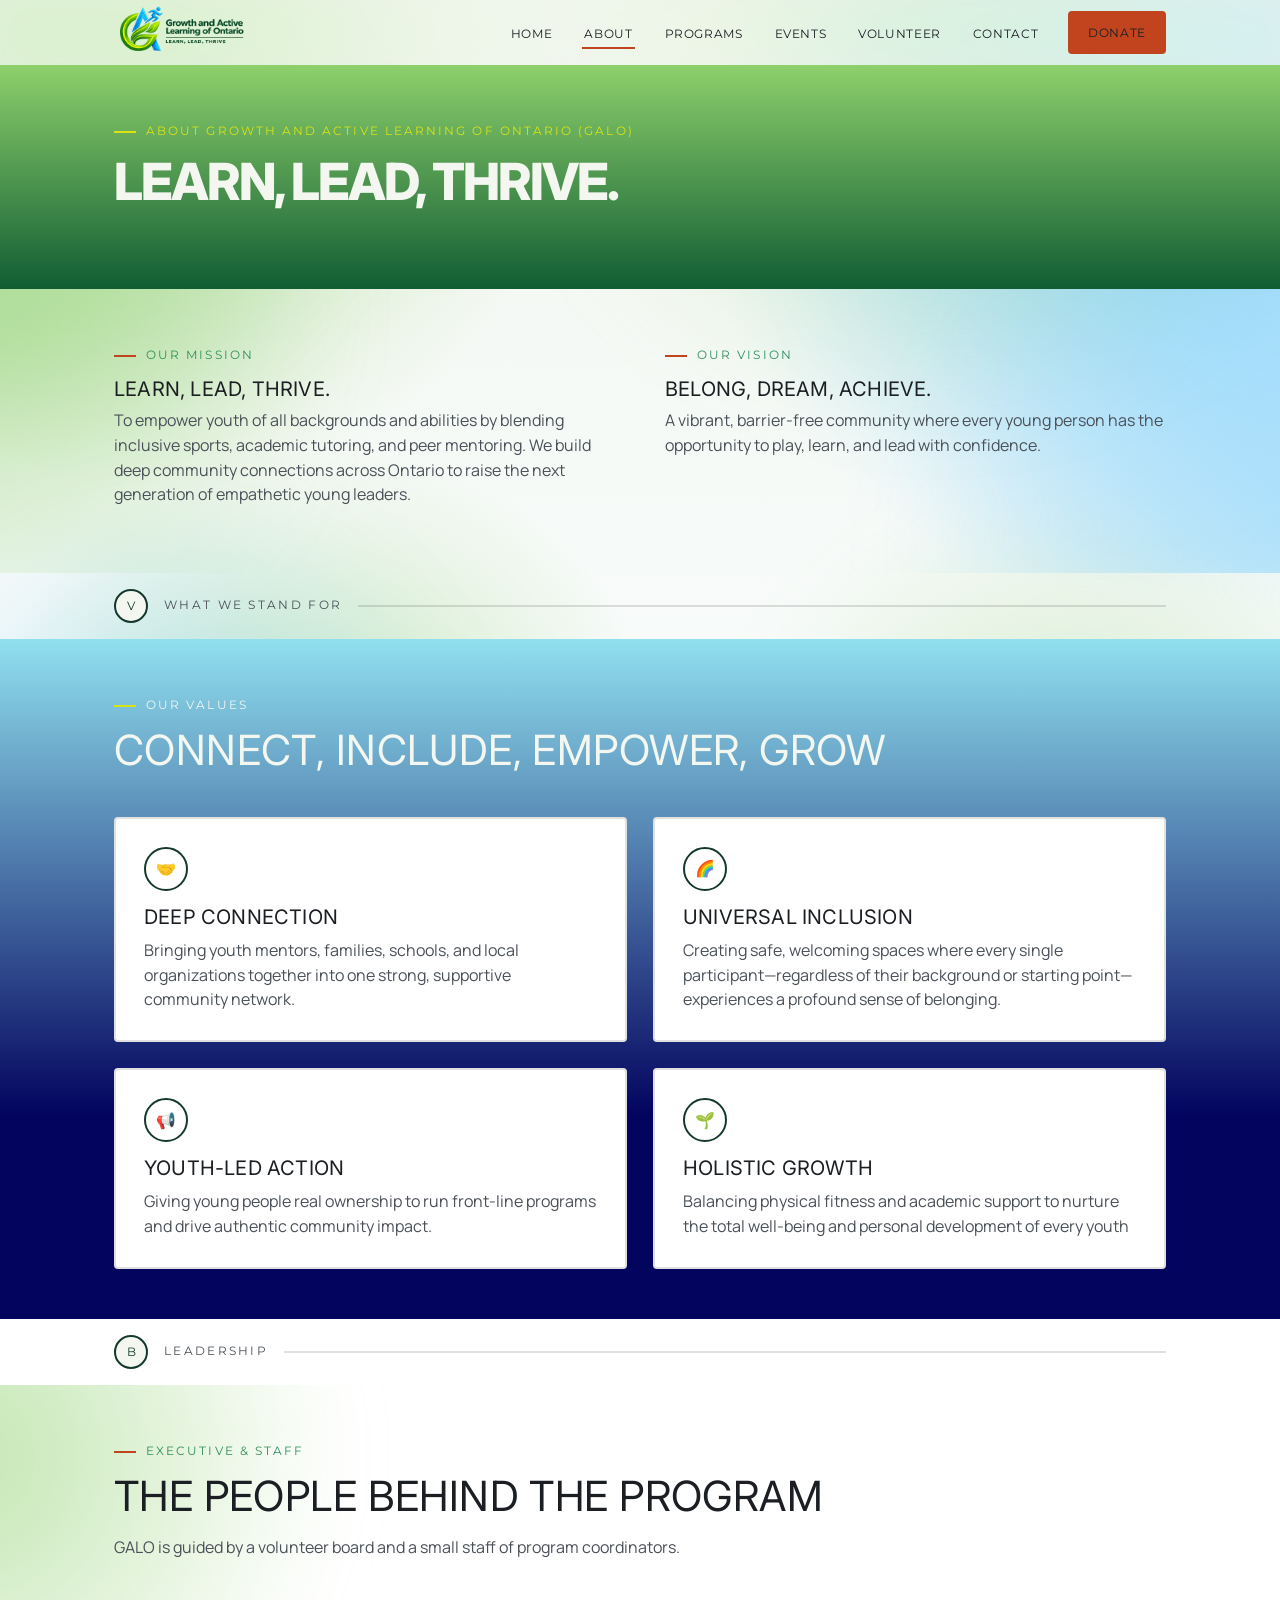
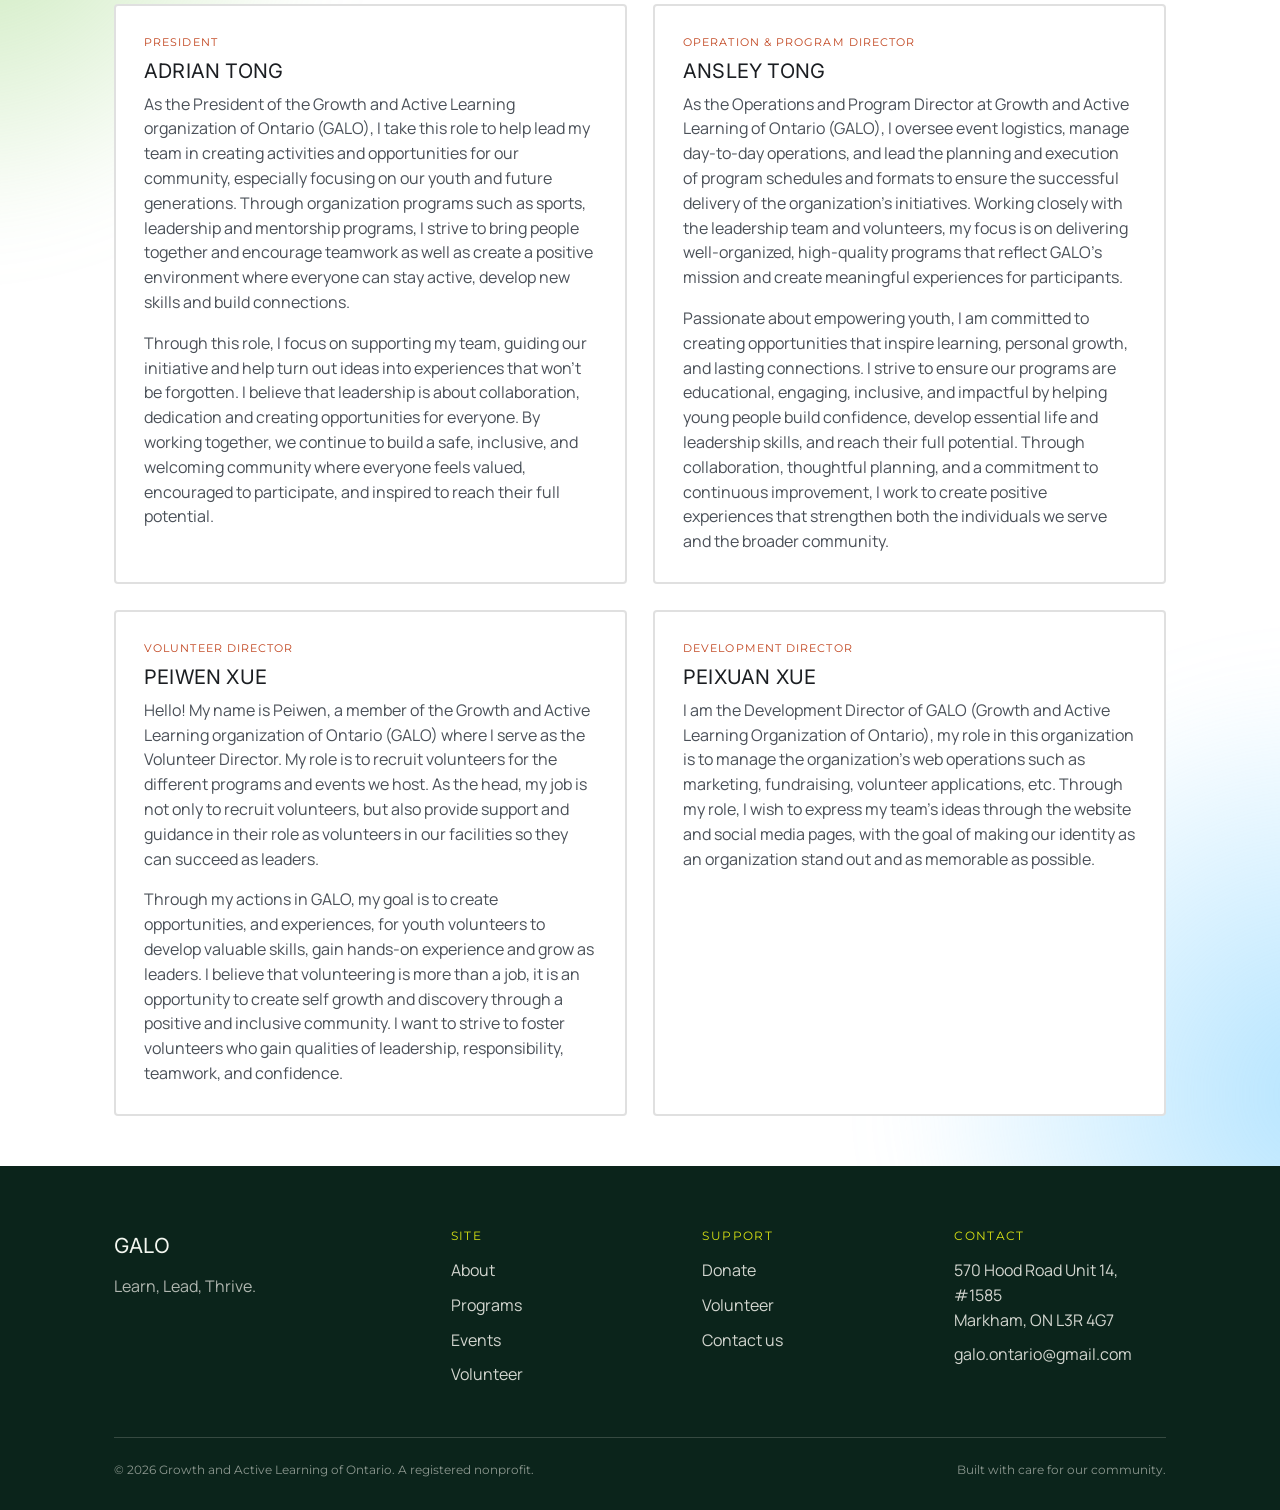
==== about.html @ 550eda26 "Adding favicon, update to handle shrink logo issue" ====
<!DOCTYPE html>
<html lang="en">
<head>
<meta charset="UTF-8">
<meta name="viewport" content="width=device-width, initial-scale=1.0">
<title>About — GALO</title>
<meta name="description" content="Learn about Groundwork's mission to build growth in kids and adults through sports-based active learning.">
<link rel="icon" type="image/x-icon" href="images/favicon/favicon.ico">
<link rel="icon" type="image/png" sizes="16x16" href="images/favicon/favicon-16x16.png">
<link rel="icon" type="image/png" sizes="32x32" href="images/favicon/favicon-32x32.png">
<link rel="apple-touch-icon" sizes="180x180" href="images/favicon/apple-touch-icon.png">
<link rel="icon" type="image/png" sizes="192x192" href="images/favicon/android-chrome-192x192.png">
<link rel="preconnect" href="https://fonts.googleapis.com">
<link href="https://fonts.googleapis.com/css2?family=Anton&family=Work+Sans:wght@400;500;600&family=Space+Mono:wght@400;700&display=swap" rel="stylesheet">
<link rel="stylesheet" href="css/styles.css">
</head>
<body>

<header class="site-header">
  <div class="wrap">
    <a href="index.html" class="logo">
      <img src="images/GALO_Fullname_Logo_S1.png" alt="GALO">
    </a>
    <nav>
      <ul class="nav-links">
        <li><a href="index.html">Home</a></li>
        <li><a href="about.html">About</a></li>
        <li><a href="programs.html">Programs</a></li>
        <li><a href="events.html">Events</a></li>
        <li><a href="volunteer.html">Volunteer</a></li>
        <li><a href="contact.html">Contact</a></li>
        <li><a href="donate.html" class="btn btn-primary">Donate</a></li>
      </ul>
    </nav>
    <button class="nav-toggle" aria-label="Toggle menu" aria-expanded="false"><span></span></button>
  </div>
</header>

<div class="page-header">
  <div class="wrap">
    <span class="eyebrow">About Growth and Active Learning of Ontario (GALO)</span>
    <h1>Learn, Lead, Thrive.</h1>
  </div>
</div>

<section>
  <div class="wrap two-col">
    <div>
      <span class="eyebrow">Our Mission</span>
      <h3>Learn, Lead, Thrive.</h3>
      <p>To empower youth of all backgrounds and abilities by blending inclusive sports, academic tutoring, and peer mentoring. We build deep community connections across Ontario to raise the next generation of empathetic young leaders.</p>
      <!-- <p>What started as six Saturdays a season grew into a year-round program serving hundreds of kids and adults. We added leagues, added sports, and eventually added a whole second age group when the parents of our first participants started asking for something for themselves too.</p>
      <p>We're still run the same way we started: by coaches who believe the lessons that stick are the ones you learn while you're moving.</p> -->
    </div>
    <div>
      <span class="eyebrow">Our Vision</span>
      <h3>Belong, dream, achieve.</h3>
      <p>A vibrant, barrier-free community where every young person has the opportunity to play, learn, and lead with confidence.</p>
      <!-- <p>We measure success the same way a team does — not just wins, but whether someone showed up more confident than the season before.</p> -->
    </div>
  </div>
</section>

<div class="lane-divider">
  <div class="wrap">
    <span class="lane-badge">V</span>
    <span class="lane-label">What we stand for</span>
    <hr>
  </div>
</div>

<section class="section-turf">
  <div class="wrap">
    <div class="section-head">
      <span class="eyebrow">Our values</span>
      <h2>Connect, Include, Empower, Grow</h2>
    </div>
    <div class="grid grid-3">
      <div class="card value-item">
        <div class="value-icon">🤝
          <!-- <svg width="20" height="20" viewBox="0 0 24 24" fill="none" stroke="#14392C" stroke-width="2"><path d="M12 2l3 7h7l-5.5 4.5L18.5 21 12 16.5 5.5 21 7.5 13.5 2 9h7z"/></svg> -->
        </div>
        <h3>Deep Connection</h3>
        <p>Bringing youth mentors, families, schools, and local organizations together into one strong, supportive community network.</p>
      </div>
      <div class="card value-item">
        <div class="value-icon">🌈
          <!-- <svg width="20" height="20" viewBox="0 0 24 24" fill="none" stroke="#14392C" stroke-width="2"><circle cx="12" cy="12" r="9"/><path d="M12 7v5l3 3"/></svg> -->
        </div>
        <h3>Universal Inclusion</h3>
        <p>Creating safe, welcoming spaces where every single participant—regardless of their background or starting point—experiences a profound sense of belonging. </p>
      </div>
      <div class="card value-item">
        <div class="value-icon">📢
          <!-- <svg width="20" height="20" viewBox="0 0 24 24" fill="none" stroke="#14392C" stroke-width="2"><path d="M17 20v-2a4 4 0 00-4-4H7a4 4 0 00-4 4v2"/><circle cx="9" cy="7" r="4"/><path d="M23 20v-2a4 4 0 00-3-3.87"/><path d="M16 3.13a4 4 0 010 7.75"/></svg> -->
        </div>
        <h3>Youth-Led Action</h3>
        <p>Giving young people real ownership to run front-line programs and drive authentic community impact.</p>
      </div>
      <div class="card value-item">
        <div class="value-icon">🌱
          <!-- <svg width="20" height="20" viewBox="0 0 24 24" fill="none" stroke="#14392C" stroke-width="2"><path d="M3 12h18M3 6h18M3 18h18"/></svg> -->
        </div>
        <h3>Holistic Growth</h3>
        <p>Balancing physical fitness and academic support to nurture the total well-being and personal development of every youth</p>
      </div>
      <!-- <div class="card value-item">
        <div class="value-icon">
          <svg width="20" height="20" viewBox="0 0 24 24" fill="none" stroke="#14392C" stroke-width="2"><path d="M12 20V10M18 20V4M6 20v-6"/></svg>
        </div>
        <h3>Backed by data</h3>
        <p>We survey participants and families every season to see what's working, and we change the program when the answer is "not much."</p>
      </div>
      <div class="card value-item">
        <div class="value-icon">
          <svg width="20" height="20" viewBox="0 0 24 24" fill="none" stroke="#14392C" stroke-width="2"><path d="M20 6L9 17l-5-5"/></svg>
        </div>
        <h3>Community first</h3>
        <p>We partner with local schools, parks, and gyms rather than compete with them — Groundwork works because the whole community pitches in.</p>
      </div> -->
    </div>
  </div>
</section>

<div class="lane-divider">
  <div class="wrap">
    <span class="lane-badge">B</span>
    <span class="lane-label">Leadership</span>
    <hr>
  </div>
</div>

<section>
  <div class="wrap">
    <div class="section-head">
      <span class="eyebrow">Executive &amp; staff</span>
      <h2>The people behind the program</h2>
      <p>GALO is guided by a volunteer board and a small staff of program coordinators. 
      <!-- <em>Replace this section with your real team bios and photos before publishing.</em></p> -->
    </div>
    <div class="grid grid-3">
      <div class="card">
        <span class="tag">President</span>
        <h3>Adrian Tong</h3>
        <p>As the President of the Growth and Active Learning organization of Ontario (GALO), I take this role to help lead my team in creating activities and opportunities for our community, especially focusing on our youth and future generations. Through organization programs such as sports, leadership and mentorship programs, I strive to bring people together and encourage teamwork as well as create a positive environment where everyone can stay active, develop new skills and build connections.</p>
        <p>Through this role, I focus on supporting my team, guiding our initiative and help turn out ideas into experiences that won't be forgotten. I believe that leadership is about collaboration, dedication and creating opportunities for everyone. By working together, we continue to build a safe, inclusive, and welcoming community where everyone feels valued, encouraged to participate, and inspired to reach their full potential.</p>
      </div>
      <div class="card">
        <span class="tag">Operation &amp; Program Director</span>
        <h3>Ansley Tong</h3>
        <p>As the Operations and Program Director at Growth and Active Learning of Ontario (GALO), I oversee event logistics, manage day-to-day operations, and lead the planning and execution of program schedules and formats to ensure the successful delivery of the organization's initiatives. Working closely with the leadership team and volunteers, my focus is on delivering well-organized, high-quality programs that reflect GALO's mission and create meaningful experiences for participants.</p>
        <p>Passionate about empowering youth, I am committed to creating opportunities that inspire learning, personal growth, and lasting connections. I strive to ensure our programs are educational, engaging, inclusive, and impactful by helping young people build confidence, develop essential life and leadership skills, and reach their full potential. Through collaboration, thoughtful planning, and a commitment to continuous improvement, I work to create positive experiences that strengthen both the individuals we serve and the broader community.</p>
      </div>
      <div class="card">
        <span class="tag">Volunteer Director</span>
        <h3>Peiwen Xue</h3>
        <p>Hello! My name is Peiwen, a member of the Growth and Active Learning organization of Ontario (GALO) where I serve as the Volunteer Director. My role is to recruit volunteers for the different programs and events we host. As the head, my job is not only to recruit volunteers, but also provide support and guidance in their role as volunteers in our facilities so they can succeed as leaders.</p>
        <p>Through my actions in GALO, my goal is to create opportunities, and experiences, for youth volunteers to develop valuable skills, gain hands-on experience and grow as leaders. I believe that volunteering is more than a job, it is an opportunity to create self growth and discovery through a positive and inclusive community. I want to strive to foster volunteers who gain qualities of leadership, responsibility, teamwork, and confidence.</p>
      </div>
      <div class="card">
        <span class="tag">Development Director</span>
        <h3>Peixuan Xue</h3>
        <p>I am the Development Director of GALO (Growth and Active Learning Organization of Ontario), my role in this organization is to manage the organization's web operations such as marketing, fundraising, volunteer applications, etc. Through my role, I wish to express my team's ideas through the website and social media pages, with the goal of making our identity as an organization stand out and as memorable as possible.</p>
      </div>
    </div>
  </div>
</section>

<!-- <section class="cta-banner">
  <div class="wrap">
    <h2>Want to see it in action?</h2>
    <p>Come to join us for a free trial — visitors are always welcome.</p>
    <a href="contact.html" class="btn btn-secondary">Plan a visit</a>
  </div>
</section> -->

<footer class="site-footer">
  <div class="wrap">
    <div class="footer-grid">
      <div>
        <div class="footer-logo">GALO</div>
        <p style="color: rgba(246,245,239,0.7); max-width: 32ch;">Learn, Lead, Thrive.</p>
      </div>
      <div>
        <h4>Site</h4>
        <ul>
          <li><a href="about.html">About</a></li>
          <li><a href="programs.html">Programs</a></li>
          <li><a href="events.html">Events</a></li>
          <li><a href="volunteer.html">Volunteer</a></li>
        </ul>
      </div>
      <div>
        <h4>Support</h4>
        <ul>
          <li><a href="donate.html">Donate</a></li>
          <li><a href="volunteer.html">Volunteer</a></li>
          <li><a href="contact.html">Contact us</a></li>
        </ul>
      </div>
      <div>
        <h4>Contact</h4>
        <ul>
          <li>570 Hood Road Unit 14, #1585<br>Markham, ON L3R 4G7</li>
          <li><a href="mailto:galo.ontario@gmail.com">galo.ontario@gmail.com</a></li>
          <!-- <li>(555) 010-2020</li> -->
        </ul>
      </div>
    </div>
    <div class="footer-bottom">
      <span>&copy; 2026 Growth and Active Learning of Ontario. A registered nonprofit.</span>
      <span>Built with care for our community.</span>
    </div>
  </div>
</footer>

<script src="js/main.js"></script>
</body>
</html>
---- css/styles.css ----
/* ==========================================================================
   GALO — Growth and Active Learning of Ontario
   ========================================================================== */

@import url('https://fonts.googleapis.com/css2?family=Inter:wght@400;500;600;700&family=Manrope:wght@400;500;600;700;800&family=Space+Mono:wght@400;700&family=Montserrat:wght@400;500;600;700;800&family=Poppins:wght@400;500;600;700;800&family=Syne:wght@400;500;600;700;800&display=swap');

:root {
  /* Color */
  --forest: #14392C;
  --forest-deep: #0B241B;
  --turf: #2F8F5B;
  --turf-light: #45AC72;
  --chalk: #F3F7F0;
  --chalk-dim: #E4ECDC;
  --optic: #d9e313;
  --clay: #C1441E;
  --orange: #ffab92;
  --orange-dark: #bf370f;
  --ink: #1B1E22;
  --ink-soft: #4A5058;
  --light-green: #8DD06C;
  --dark-green: #115D33;
  --light-blue: #90E0EF;
  --dark-blue: #03045E;
  --line: rgba(0, 1, 1, 0.12);
  --line-on-dark: rgba(246, 245, 239, 0.18);

  /* Type */
  --font-display: "Inter", sans-serif;
  --font-body: "Manrope", sans-serif;
  --font-mono: "Montserrat", monospace;

  /* Layout */
  --max-w: 1180px;
  --gutter: clamp(20px, 5vw, 64px);
  --radius: 4px;
}

* { box-sizing: border-box; }
html { scroll-behavior: smooth; }

body {
  margin: 0;
  font-family: var(--font-body);
  color: var(--ink);
  line-height: 1.55;
  -webkit-font-smoothing: antialiased;
  overflow-x: hidden;

  background:
    radial-gradient(circle at 12% 8%, rgba(141,208,108,.55), transparent 30%),
    radial-gradient(circle at 88% 18%, rgba(116,205,255,.55), transparent 32%),
    radial-gradient(circle at 25% 88%, rgba(141,208,108,.45), transparent 28%),
    linear-gradient(180deg, var(--chalk) 0%, #f9fcfd 100%);

  background-attachment: fixed;
  position: relative;
}

/* Soft background glow — layer 1 (slow drift) */

body::before{
  content:"";
  position:fixed;
  inset:-10%;
  z-index:-2;
  pointer-events:none;

  background:
      radial-gradient(circle 420px at 8% 12%, rgba(141,208,108,.55), transparent),
      radial-gradient(circle 520px at 92% 18%, rgba(116,205,255,.55), transparent),
      radial-gradient(circle 360px at 78% 88%, rgba(141,208,108,.45), transparent);

  filter: blur(35px);
  animation: driftA 6s ease-in-out infinite alternate;
  will-change: transform;
}

/* Soft background glow — layer 2 (counter drift, adds depth) */

body::after{
  content:"";
  position:fixed;
  inset:-10%;
  z-index:-2;
  pointer-events:none;

  background:
      radial-gradient(circle 300px at 20% 82%, rgba(116,205,255,.45), transparent),
      radial-gradient(circle 460px at 70% 6%, rgba(141,208,108,.45), transparent);

  filter: blur(40px);
  animation: driftB 7s ease-in-out infinite alternate;
  will-change: transform;
}

@keyframes driftA {
  0%   { transform: translate(0, 0) scale(1); }
  50%  { transform: translate(2%, -1.5%) scale(1.04); }
  100% { transform: translate(-1.5%, 2%) scale(1); }
}

@keyframes driftB {
  0%   { transform: translate(0, 0) scale(1.02); }
  50%  { transform: translate(-2%, 1.5%) scale(1); }
  100% { transform: translate(1.5%, -2%) scale(1.05); }
}

img { max-width: 100%; display: block; }
a { color: inherit; }

.launch-banner {
  background: var(--clay);
  color: var(--chalk);
  text-align: center;
  padding: 10px 0;
}
.launch-banner span {
  font-family: var(--font-mono);
  font-size: 0.85rem;
  letter-spacing: 0.06em;
}

.wrap {
  max-width: var(--max-w);
  margin: 0 auto;
  padding-left: var(--gutter);
  padding-right: var(--gutter);
}

h1, h2, h3, h4 {
  font-family: var(--font-display);
  font-weight: 400;
  letter-spacing: 0.01em;
  line-height: 1.05;
  margin: 0 0 0.4em;
  text-transform: uppercase;
}

h1 { font-size: clamp(2.4rem, 5.5vw, 4.2rem); font-weight: 800; letter-spacing: -0.04em;}
h2 { font-size: clamp(1.8rem, 4vw, 2.6rem); }
h3 { font-size: 1.25rem; }

p { margin: 0 0 1em; color: var(--ink-soft); }

.donation-note {
  font-size: 0.8rem;
  color: #5b5a5a;
  margin-top: 0rem;
}

.eyebrow {
  display: inline-flex;
  align-items: center;
  gap: 10px;
  font-family: var(--font-mono);
  font-size: 0.72rem;
  letter-spacing: 0.18em;
  text-transform: uppercase;
  color: var(--turf);
  margin-bottom: 14px;
}
.eyebrow::before {
  content: "";
  width: 22px;
  height: 2px;
  background: var(--clay);
  display: inline-block;
}

/* Buttons -------------------------------------------------------------- */
.btn {
  display: inline-flex;
  align-items: center;
  gap: 8px;
  font-family: var(--font-mono);
  font-size: 0.82rem;
  letter-spacing: 0.06em;
  text-transform: uppercase;
  text-decoration: none;
  padding: 14px 26px;
  border-radius: var(--radius);
  border: 2px solid var(--forest);
  transition: transform 0.15s ease, background 0.15s ease, color 0.15s ease;
}
.btn-primary {
  background: var(--clay);
  border-color: var(--clay);
  color: var(--chalk);
}
.btn-primary:hover { transform: translateY(-2px); background: #a83a19; }
.btn-secondary {
  background: transparent;
  color: var(--forest);
}
.btn-secondary:hover { transform: translateY(-2px); background: var(--forest); color: var(--chalk); }
.btn-on-dark {
  border-color: var(--optic);
  color: var(--chalk);
}
.btn-on-dark:hover { background: var(--optic); color: var(--forest-deep); }

/* Header / nav ----------------------------------------------------------- */
.site-header {
  position: sticky;
  top: 0;
  z-index: 50;
  background: rgba(243, 247, 240, 0.72);
  backdrop-filter: blur(14px) saturate(140%);
  -webkit-backdrop-filter: blur(14px) saturate(140%);
  /* border-bottom: 2px dashed var(--line); */
}
.site-header .wrap {
  display: flex;
  align-items: center;
  justify-content: space-between;
  padding-top: 5px;
  padding-bottom: 5px;
}
.logo {
  font-family: var(--font-display);
  font-size: 1.4rem;
  text-decoration: none;
  color: var(--forest);
  letter-spacing: 0.02em;
  display: flex;
  align-items: center;
  gap: 10px;
  flex-shrink: 0;
}

.logo img {
  height: 95px;
  width: auto;
  margin-top: -20px;
  margin-bottom: -20px;
  flex-shrink: 0;
}

.logo .dot { width: 10px; height: 10px; border-radius: 50%; background: var(--clay); display: inline-block; }

@media (max-width: 480px) {
  .logo img {
    height: 70px;
    margin-top: -12px;
    margin-bottom: -12px;
  }
}

.nav-links {
  display: flex;
  gap: 28px;
  list-style: none;
  margin: 0;
  padding: 0;
  align-items: center;
}
.nav-links a {
  text-decoration: none;
  font-family: var(--font-mono);
  font-size: 0.78rem;
  letter-spacing: 0.05em;
  text-transform: uppercase;
  color: var(--ink);
  padding: 6px 2px;
  border-bottom: 2px solid transparent;
}
.nav-links a:hover, .nav-links a.active { border-bottom-color: var(--clay); }
.nav-links .btn { padding: 10px 18px; }

.nav-toggle {
  display: none;
  background: none;
  border: 2px solid var(--forest);
  border-radius: var(--radius);
  padding: 8px 10px;
  cursor: pointer;
}
.nav-toggle span, .nav-toggle span::before, .nav-toggle span::after {
  content: ""; display: block; width: 20px; height: 2px; background: var(--forest); position: relative;
}
.nav-toggle span::before { position: absolute; top: -6px; }
.nav-toggle span::after { position: absolute; top: 6px; }

/* Hero -------------------------------------------------------------------*/
.hero {
  background: linear-gradient(180deg, var(--light-green) 0%, var(--dark-green) 70%);
  color: var(--chalk);
  position: relative;
  overflow: hidden;
}
.hero .wrap {
  padding-top: clamp(20px, 3vw, 20px);
  padding-bottom: clamp(20px, 3vw, 20px);
  display: grid;
  grid-template-columns: 1fr 1.15fr;
  gap: 40px;
  align-items: center;
  position: relative;
  z-index: 2;
}
.hero h1 { color: var(--chalk); font-size: clamp(2.2rem, 4.5vw, 3.5rem); }
.hero .eyebrow { color: var(--optic); }
.hero .eyebrow::before { background: var(--optic); }
.hero p.lede { color: rgba(246,245,239,0.85); font-size: 1.08rem; max-width: 42ch; }
.hero-ctas { display: flex; gap: 14px; flex-wrap: wrap; margin-top: 28px; }
/* .hero-lanes {
  position: absolute; inset: 0;
  background: repeating-linear-gradient(
    180deg,
    transparent 0px, transparent 46px,
    rgba(246,245,239,0.05) 46px, rgba(246,245,239,0.05) 48px
  );
  z-index: 1;
} */
.hero-side-fact {
  border-left: 2px solid var(--optic);
  padding-left: 18px;
  font-family: var(--font-mono);
  font-size: 0.85rem;
  color: rgba(246,245,239,0.75);
}

.hero-frame {
    position: relative;
    width: 100%;
    aspect-ratio: 4/3;
    overflow: hidden;

    box-shadow:
        0 10px 25px rgba(0,0,0,.12),
        0 30px 70px rgba(17,93,51,.22),
        0 0 60px rgba(141,208,108,.18);

    transition:
      transform .35s ease,
      box-shadow .35s ease;
}

.hero-slideshow {
    position: relative;
    width: 100%;
    aspect-ratio: 4/3;

    overflow: hidden;
    border-radius: 24px;
}

.hero-slideshow:hover {
    transform:
        translateY(-6px)
        scale(1.01);

    box-shadow:
        0 20px 45px rgba(0,0,0,.18),
        0 40px 90px rgba(17,93,51,.28),
        0 0 80px rgba(141,208,108,.25);
}

.hero-slideshow .slide {
    position: absolute;
    inset: 0;

    width: 100%;
    height: 100%;

    object-fit: cover;
    display: block;
    background: transparent;
    border-radius: inherit;
}

.hero-slideshow::after {
    content: "";

    position: absolute;
    inset: 0;

   background:
           /* top */
        linear-gradient(to bottom,
            rgba(141,208,108,.30) 0%,
            transparent 12%),

        /* bottom */
        linear-gradient(to top,
            rgba(17,93,51,.45) 0%,
            transparent 18%),

        /* left */
        linear-gradient(to right,
            rgba(70,150,70,.25) 0%,
            transparent 10%),

        /* right */
        linear-gradient(to left,
            rgba(40,100,50,.25) 0%,
            transparent 10%);

    /* pointer-events: none; */
}

.hero-slideshow img {
  position: absolute;
  inset: 0;
  width: 100%;
  height: 100%;
  object-fit: cover;
}

.hero-slideshow .slide {
    animation:
        fade 24s infinite ease-in-out,
        zoom 24s infinite linear;
    animation-fill-mode: backwards;
}

@keyframes zoom {
    from {
        transform: scale(1);
    }
    to {
        transform: scale(1.08);
    }
}

.hero-slideshow img:nth-child(1) {
  animation-delay: 0s;
}

.hero-slideshow img:nth-child(2) {
  animation-delay: 4s;
}

.hero-slideshow img:nth-child(3) {
  animation-delay: 8s;
}

.hero-slideshow img:nth-child(4) {
  animation-delay: 12s;
}

.hero-slideshow img:nth-child(5) {
  animation-delay: 16s;
}

.hero-slideshow img:nth-child(6) {
  animation-delay: 20s;
}

@keyframes fade {
  0%   { opacity: 0; }
  4%   { opacity: 1; }   /* fade in */
  15%  { opacity: 1; }   /* stay visible */
  18%  { opacity: 0; }   /* slow fade out */
  100% { opacity: 0; }
}

@media (prefers-reduced-motion: reduce) {
  .hero-slideshow .slide { animation: none; opacity: 0; }
  .hero-slideshow .slide-1 { opacity: 1; }
}

/* Plain sections (no gradient class) — give them the same living glow ---- */
section:not([class]) {
  position: relative;
  isolation: isolate;
  overflow: hidden;
}
section:not([class])::before {
  content: "";
  position: absolute;
  inset: -20%;
  z-index: -1;
  pointer-events: none;

  background:
    radial-gradient(circle 380px at 12% 18%, rgba(141,208,108,.55), transparent),
    radial-gradient(circle 420px at 88% 82%, rgba(116,205,255,.55), transparent);

  filter: blur(40px);
  animation: driftA 5s ease-in-out infinite alternate;
}

/* Lane divider — signature section break --------------------------------- */
.lane-divider {
  position: relative;
  padding: 10px 0;
  /* background: repeating-linear-gradient(
    180deg,
    var(--chalk-dim) 0px, var(--chalk-dim) 3px,
    transparent 3px, transparent 14px
  ); */
  margin: 0;
}
.lane-divider .wrap { display: flex; align-items: center; gap: 16px; padding-top: 6px; padding-bottom: 6px; }
.lane-badge {
  width: 34px; height: 34px; border-radius: 50%;
  border: 2px solid var(--forest);
  display: flex; align-items: center; justify-content: center;
  font-family: var(--font-mono); font-size: 0.75rem; color: var(--forest);
  flex-shrink: 0; background: var(--chalk);
}
.lane-label {
  font-family: var(--font-mono);
  font-size: 0.72rem;
  letter-spacing: 0.2em;
  text-transform: uppercase;
  color: var(--ink-soft);
}
.lane-divider hr { flex: 1; border: none; border-top: 2px solid var(--line); margin: 0; }

/* Sections ----------------------------------------------------------------*/
section { padding: clamp(20px, 4vw, 50px) 0; }
.section-turf { background: linear-gradient(180deg, var(--light-blue) 0%, var(--dark-blue) 70%) }
.section-turf h2, .section-turf .eyebrow { color: var(--chalk); }
.section-turf p {color: #9adf65; }
.section-turf .eyebrow::before { background: var(--optic); }
.section-navy { background: var(--forest); color: var(--chalk); }
.section-navy h2 { color: var(--chalk); }
.section-head { max-width: 100ch; margin-bottom: 44px; }

/* Scoreboard stat strip ---------------------------------------------------*/
.scoreboard {
  background: var(--forest-deep);
  border-radius: var(--radius);
  display: grid;
  grid-template-columns: repeat(auto-fit, minmax(150px, 1fr));
}
.scoreboard .stat {
  padding: 30px 24px;
  border-right: 1px solid var(--line-on-dark);
  text-align: center;
}
.scoreboard .stat:last-child { border-right: none; }
.scoreboard .stat .num {
  font-family: var(--font-mono);
  font-size: clamp(1.9rem, 4vw, 2.6rem);
  color: var(--optic);
  display: block;
  letter-spacing: 0.02em;
}
.scoreboard .stat .label {
  font-family: var(--font-mono);
  font-size: 0.68rem;
  letter-spacing: 0.1em;
  text-transform: uppercase;
  color: rgba(246,245,239,0.7);
  margin-top: 6px;
  display: block;
}

/* Card grids ---------------------------------------------------------------*/
.grid {
  display: grid;
  gap: 26px;
}

.grid-3 { grid-template-columns: repeat(auto-fit, minmax(min(360px, 100%), 1fr)); }
.grid-2 { grid-template-columns: repeat(auto-fit, minmax(min(360px, 100%), 1fr)); }

.card {
  background: #fff;
  border: 2px solid var(--line);
  border-radius: var(--radius);
  padding: 28px;
  transition: border-color 0.15s ease, transform 0.15s ease;
}
.card:hover { border-color: var(--turf); transform: translateY(-3px); }
.card .tag {
  font-family: var(--font-mono);
  font-size: 0.68rem;
  letter-spacing: 0.1em;
  text-transform: uppercase;
  color: var(--clay);
  display: block;
  margin-bottom: 10px;
}
.card h3 { margin-bottom: 10px; }
.card p:last-child { margin-bottom: 0; }
.card p { color: var(--ink-soft); }
.card a.card-link {
  font-family: var(--font-mono);
  font-size: 0.78rem;
  text-transform: uppercase;
  letter-spacing: 0.05em;
  text-decoration: none;
  color: var(--forest);
  border-bottom: 2px solid var(--clay);
  padding-bottom: 2px;
}

.program {
  margin: 1.5rem 0;
}

/* Numbered steps (a real sequence, so numbers are earned) ------------------*/
.steps { counter-reset: step; display: grid; gap: 0; }
.step {
  display: grid;
  grid-template-columns: 70px 1fr;
  gap: 20px;
  padding: 26px 0;
  border-top: 2px solid var(--line);
}
.step:last-child { border-bottom: 2px solid var(--line); }
.step .step-num {
  font-family: var(--font-mono);
  font-size: 1.6rem;
  color: var(--clay);
}
.step h3 { margin-bottom: 6px; }

/* Quote / -------------------------------------------------------*/
.quote-block {
  margin-bottom: 3rem;
}

.quote-block:last-child {
  margin-bottom: 0;
}

.quote {
  border-left: 4px solid var(--optic);
  padding-left: 26px;
  font-family: var(--font-display);
  font-size: clamp(1.3rem, 2.6vw, 1.9rem);
  font-style: italic;
  text-transform: none;
  line-height: 1.3;
  max-width: 46ch;
}
.quote-attr {
  display: block;
  font-family: var(--font-mono);
  font-size: 0.8rem;
  text-transform: uppercase;
  letter-spacing: 0.05em;
  color: var(--ink-soft);
  margin-top: 16px;
}

/* CTA banner -----------------------------------------------------------------*/
.cta-banner {
  background: linear-gradient(180deg, var(--orange) 0%, var(--orange-dark) 100%);
  color: var(--chalk);
  text-align: center;
}
.cta-banner h2 { color: var(--chalk); }
.cta-banner p { color: rgba(246,245,239,0.85); max-width: 50ch; margin-left: auto; margin-right: auto; }
.cta-banner .btn-secondary { border-color: var(--chalk); color: var(--chalk); }
.cta-banner .btn-secondary:hover { background: var(--chalk); color: var(--clay); }

/* Tables (events) --------------------------------------------------------*/
.event-table { width: 100%; border-collapse: collapse; }
.event-table th, .event-table td {
  text-align: left;
  padding: 16px 12px;
  border-bottom: 2px solid var(--line);
}
.event-table th {
  font-family: var(--font-mono);
  font-size: 0.7rem;
  letter-spacing: 0.1em;
  text-transform: uppercase;
  color: var(--ink-soft);
}
.event-table .date-badge {
  font-family: var(--font-mono);
  background: var(--forest);
  color: var(--optic);
  padding: 6px 10px;
  border-radius: var(--radius);
  font-size: 0.78rem;
  display: inline-block;
}

/* Forms --------------------------------------------------------------------*/
.form-grid { display: grid; gap: 20px; max-width: 620px; }
.field { display: flex; flex-direction: column; gap: 8px; }
.field label {
  font-family: var(--font-mono);
  font-size: 0.72rem;
  letter-spacing: 0.08em;
  text-transform: uppercase;
  color: var(--ink-soft);
}
.field input, .field select, .field textarea {
  font-family: var(--font-body);
  font-size: 1rem;
  padding: 12px 14px;
  border: 2px solid var(--line);
  border-radius: var(--radius);
  background: #fff;
  color: var(--ink);
}
.field input:focus, .field select:focus, .field textarea:focus {
  outline: none;
  border-color: var(--turf);
}
.field-row { display: grid; grid-template-columns: 1fr 1fr; gap: 20px; }
.form-note { font-size: 0.85rem; color: var(--ink-soft); }
.form-success {
  display: none;
  background: var(--turf);
  color: var(--chalk);
  padding: 18px 22px;
  border-radius: var(--radius);
  font-family: var(--font-mono);
  font-size: 0.9rem;
}
.form-success.visible { display: block; }

/* Donate tiers ---------------------------------------------------------------*/
.tier-grid { display: grid; grid-template-columns: repeat(auto-fit, minmax(220px, 1fr)); gap: 22px; }
.tier {
  border: 2px solid var(--line);
  border-radius: var(--radius);
  padding: 26px;
  text-align: center;
  background: #fff;
}
.tier .amount {
  font-family: var(--font-mono);
  font-size: 2rem;
  color: var(--clay);
  display: block;
  margin-bottom: 10px;
}
.tier.featured { border-color: var(--turf); border-width: 3px; position: relative; }
.tier.featured::before {
  content: "MOST COMMON";
  position: absolute; top: -13px; left: 50%; transform: translateX(-50%);
  background: var(--turf); color: var(--chalk);
  font-family: var(--font-mono); font-size: 0.62rem; letter-spacing: 0.1em;
  padding: 4px 10px; border-radius: 999px;
}

/* Values / icons grid -----------------------------------------------------*/
.value-item { text-align: left; }
.value-icon {
  width: 44px; height: 44px;
  border: 2px solid var(--forest);
  border-radius: 50%;
  display: flex; align-items: center; justify-content: center;
  margin-bottom: 16px;
}

/* Embedded Google Form / Calendar ------------------------------------------*/
.embed-frame {
  width: 100%;
  border: 2px solid var(--line);
  border-radius: var(--radius);
  background: var(--light-blue);
  overflow: hidden;
}
.embed-frame iframe {
  width: 100%;
  border: none;
  background: var(--light-blue);
  display: block;
}
.embed-note {
  display: flex;
  align-items: center;
  gap: 10px;
  font-family: var(--font-mono);
  font-size: 0.78rem;
  color: var(--ink-soft);
  background: var(--light-blue);
  border-radius: var(--radius);
  padding: 12px 16px;
  margin-bottom: 20px;
}

.add-to-cal {
  display: inline-flex;
  align-items: center;
  gap: 6px;
  font-family: var(--font-mono);
  font-size: 0.68rem;
  letter-spacing: 0.05em;
  text-transform: uppercase;
  text-decoration: none;
  color: var(--forest);
  border: 2px solid var(--forest);
  border-radius: var(--radius);
  padding: 6px 12px;
  white-space: nowrap;
  transition: background 0.15s ease, color 0.15s ease;
}
.add-to-cal:hover { background: var(--forest); color: var(--chalk); }

.calendar-cta {
  display: flex;
  justify-content: space-between;
  align-items: center;
  flex-wrap: wrap;
  gap: 16px;
  margin-bottom: 30px;
}

/* Program finder (interactive) ---------------------------------------------*/
.finder-buttons {
  display: flex;
  flex-wrap: wrap;
  gap: 14px;
}
.finder-btn {
  font-family: var(--font-mono);
  font-size: 0.82rem;
  letter-spacing: 0.03em;
  text-transform: uppercase;
  background: #fff;
  border: 2px solid var(--line);
  border-radius: var(--radius);
  padding: 16px 22px;
  cursor: pointer;
  color: var(--ink);
  transition: border-color 0.15s ease, background 0.15s ease, color 0.15s ease, transform 0.15s ease;
}
.finder-btn:hover { border-color: var(--turf); transform: translateY(-2px); }
.finder-btn.active {
  background: var(--forest);
  border-color: var(--forest);
  color: var(--chalk);
}
.finder-result {
  margin-top: 26px;
  border: 2px solid var(--turf);
  border-radius: var(--radius);
  background: #fff;
  overflow: hidden;
  max-height: 0;
  transition: max-height 0.35s ease;
}
.finder-result.open { max-height: 400px; }
.finder-result-inner { padding: 28px; }
.finder-result [data-finder-panel] { animation: finder-fade 0.3s ease; }
@keyframes finder-fade {
  from { opacity: 0; transform: translateY(6px); }
  to { opacity: 1; transform: translateY(0); }
}

/* Scroll-reveal ---------------------------------------------------------------*/
[data-reveal] {
  opacity: 0;
  transform: translateY(16px);
  transition: opacity 0.5s ease, transform 0.5s ease;
}
[data-reveal].in-view {
  opacity: 1;
  transform: translateY(0);
}
.grid [data-reveal]:nth-child(1) { transition-delay: 0s; }
.grid [data-reveal]:nth-child(2) { transition-delay: 0.08s; }
.grid [data-reveal]:nth-child(3) { transition-delay: 0.16s; }
.grid [data-reveal]:nth-child(4) { transition-delay: 0.24s; }
.grid [data-reveal]:nth-child(5) { transition-delay: 0.32s; }
.grid [data-reveal]:nth-child(6) { transition-delay: 0.4s; }
.steps [data-reveal]:nth-child(1) { transition-delay: 0s; }
.steps [data-reveal]:nth-child(2) { transition-delay: 0.1s; }
.steps [data-reveal]:nth-child(3) { transition-delay: 0.2s; }

/* Footer ---------------------------------------------------------------------*/
.site-footer {
  background: var(--forest-deep);
  color: rgba(246,245,239,0.85);
  padding: 64px 0 30px;
}
.footer-grid {
  display: grid;
  grid-template-columns: 1.4fr 1fr 1fr 1fr;
  gap: 40px;
  padding-bottom: 40px;
  border-bottom: 1px solid var(--line-on-dark);
}
.footer-grid h4 {
  font-family: var(--font-mono);
  font-size: 0.72rem;
  letter-spacing: 0.12em;
  color: var(--optic);
  text-transform: uppercase;
  margin-bottom: 16px;
}
.footer-grid ul { list-style: none; margin: 0; padding: 0; }
.footer-grid li { margin-bottom: 10px; }
.footer-grid a { text-decoration: none; color: inherit; }
.footer-grid a:hover { color: var(--optic); }
.footer-logo { font-family: var(--font-display); font-size: 1.3rem; color: var(--chalk); margin-bottom: 12px; }
.footer-bottom {
  display: flex; justify-content: space-between; align-items: center;
  padding-top: 24px; font-family: var(--font-mono); font-size: 0.72rem;
  color: rgba(246,245,239,0.55); flex-wrap: wrap; gap: 12px;
}

/* Page header (for interior pages) -----------------------------------------*/
.page-header {
  background: linear-gradient(180deg, var(--light-green) 0%, var(--dark-green) 100%);
  color: var(--chalk);
  padding: 50px 0 60px;
}
.page-header h1 { color: var(--chalk); font-size: clamp(2.2rem, 5vw, 3.2rem); }
.page-header .eyebrow { color: var(--optic); }
.page-header .eyebrow::before { background: var(--optic); }

/* Utility --------------------------------------------------------------------*/
.text-center { text-align: center; }
.mt-40 { margin-top: 40px; }
.two-col { display: grid; grid-template-columns: 1fr 1fr; gap: 50px; align-items: start; }

/* Reduced motion -------------------------------------------------------------*/
@media (prefers-reduced-motion: reduce) {
  * { transition: none !important; scroll-behavior: auto !important; }
  body::before, body::after { animation: none !important; }
  section:not([class])::before { animation: none !important; }
}

/* Responsive -----------------------------------------------------------------*/
@media (max-width: 860px) {
  .hero .wrap { grid-template-columns: 1fr; }
  .footer-grid { grid-template-columns: 1fr 1fr; }
  .two-col { grid-template-columns: 1fr; }
}

@media (max-width: 720px) {
  .nav-links {
    position: fixed; top: 68px; left: 0; right: 0;
    background: var(--chalk);
    flex-direction: column;
    align-items: flex-start;
    padding: 20px var(--gutter) 30px;
    border-bottom: 2px dashed var(--line);
    display: none;
  }
  .nav-links.open { display: flex; }
  .nav-toggle { display: block; }
  .field-row { grid-template-columns: 1fr; }
  .footer-grid { grid-template-columns: 1fr; }
  .footer-bottom { flex-direction: column; align-items: flex-start; }
}
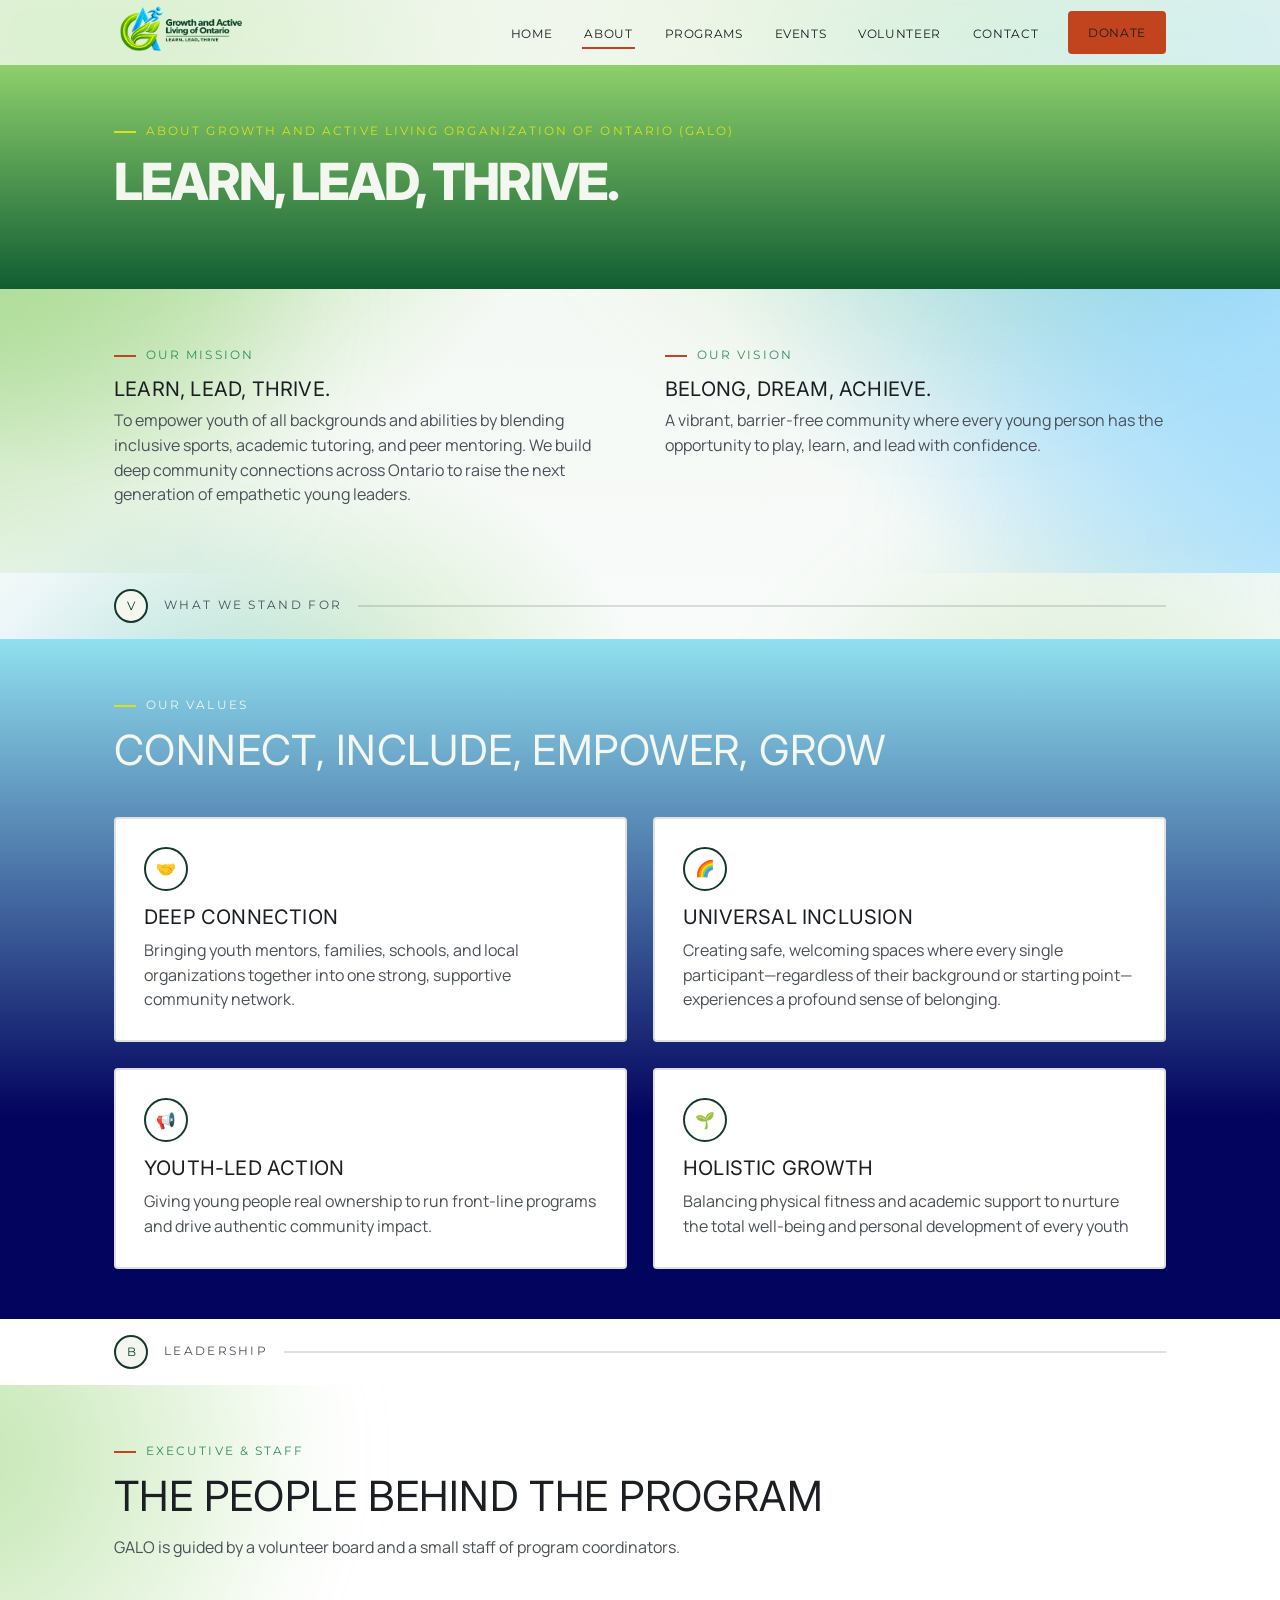
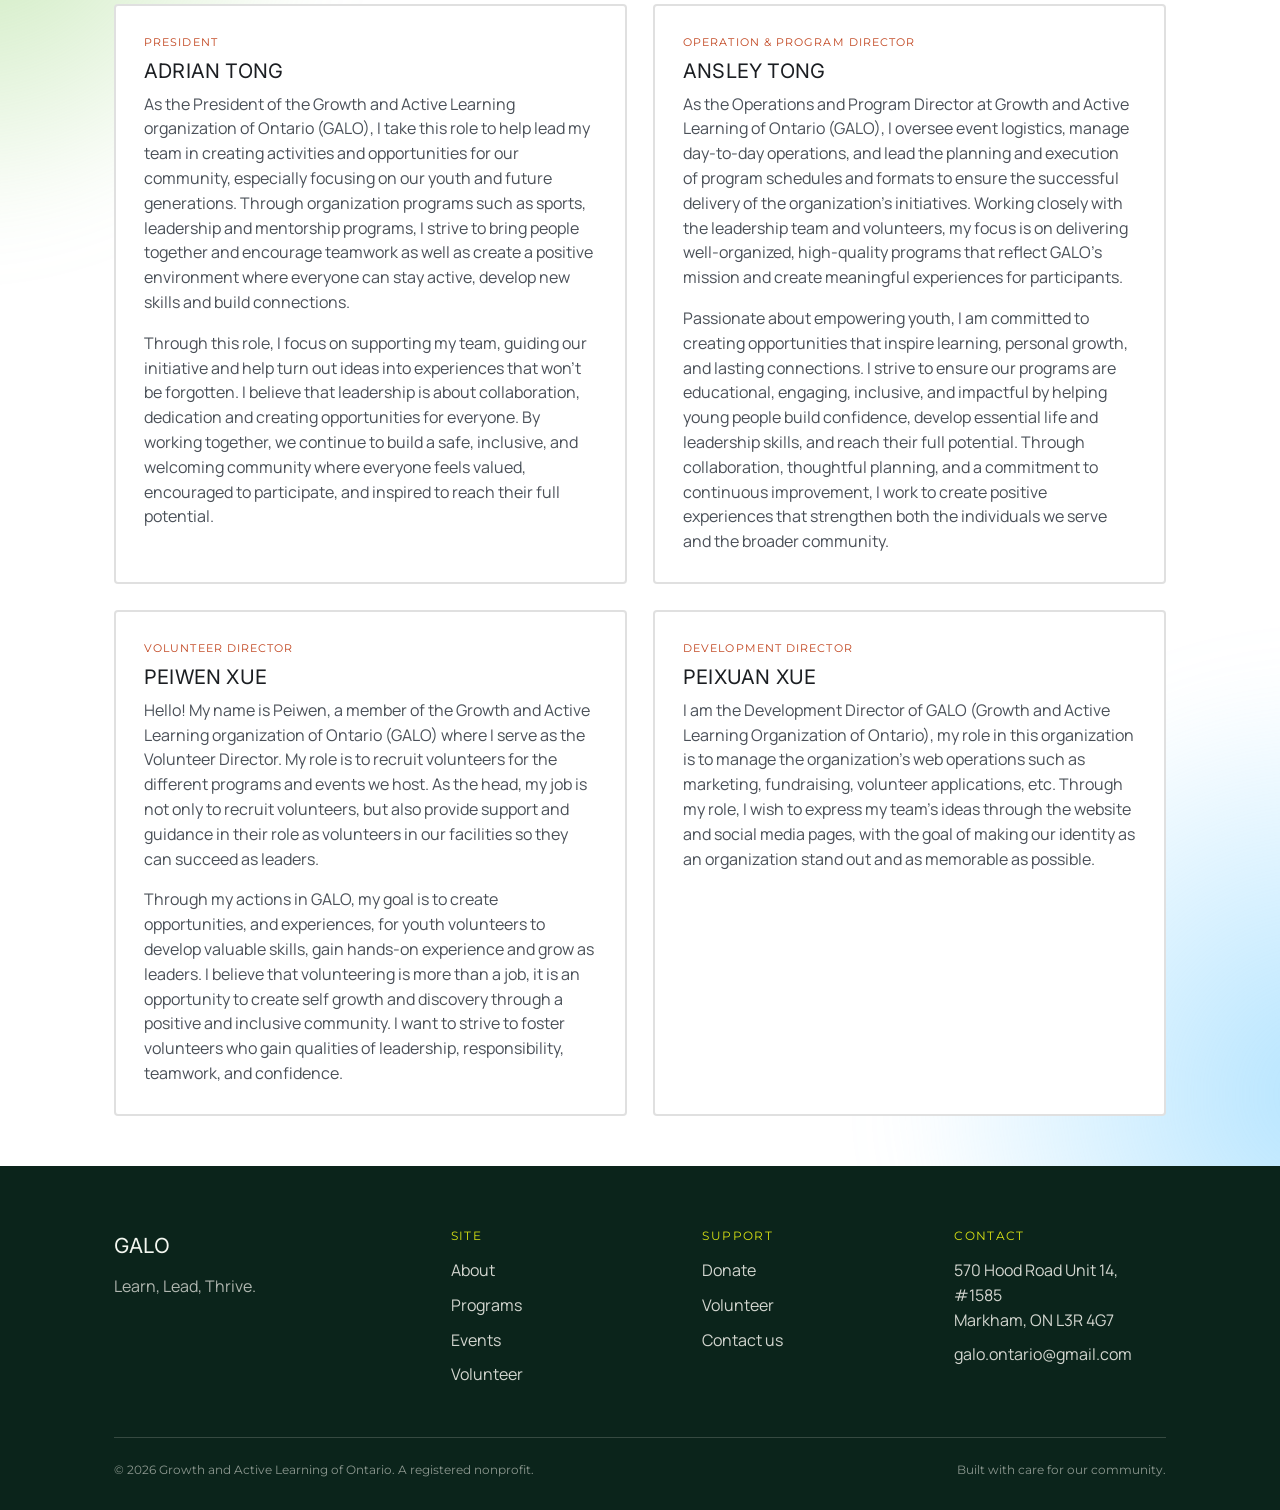
==== commit 3794c2cf: "update logo, solving index canonical issue" ====
--- a/about.html
+++ b/about.html
@@ -4,7 +4,7 @@
 <meta charset="UTF-8">
 <meta name="viewport" content="width=device-width, initial-scale=1.0">
 <title>About — GALO</title>
-<meta name="description" content="Learn about Groundwork's mission to build growth in kids and adults through sports-based active learning.">
+<meta name="description" content="Learn about GALO's mission to build growth in children and youth through sports-based active living.">
 <link rel="icon" type="image/x-icon" href="images/favicon/favicon.ico">
 <link rel="icon" type="image/png" sizes="16x16" href="images/favicon/favicon-16x16.png">
 <link rel="icon" type="image/png" sizes="32x32" href="images/favicon/favicon-32x32.png">
@@ -13,6 +13,7 @@
 <link rel="preconnect" href="https://fonts.googleapis.com">
 <link href="https://fonts.googleapis.com/css2?family=Anton&family=Work+Sans:wght@400;500;600&family=Space+Mono:wght@400;700&display=swap" rel="stylesheet">
 <link rel="stylesheet" href="css/styles.css">
+<link rel="canonical" href="https://galo-on.org/about.html" />
 </head>
 <body>
 
@@ -38,7 +39,7 @@
 
 <div class="page-header">
   <div class="wrap">
-    <span class="eyebrow">About Growth and Active Learning of Ontario (GALO)</span>
+    <span class="eyebrow">About Growth and Active Living Organization of Ontario (GALO)</span>
     <h1>Learn, Lead, Thrive.</h1>
   </div>
 </div>
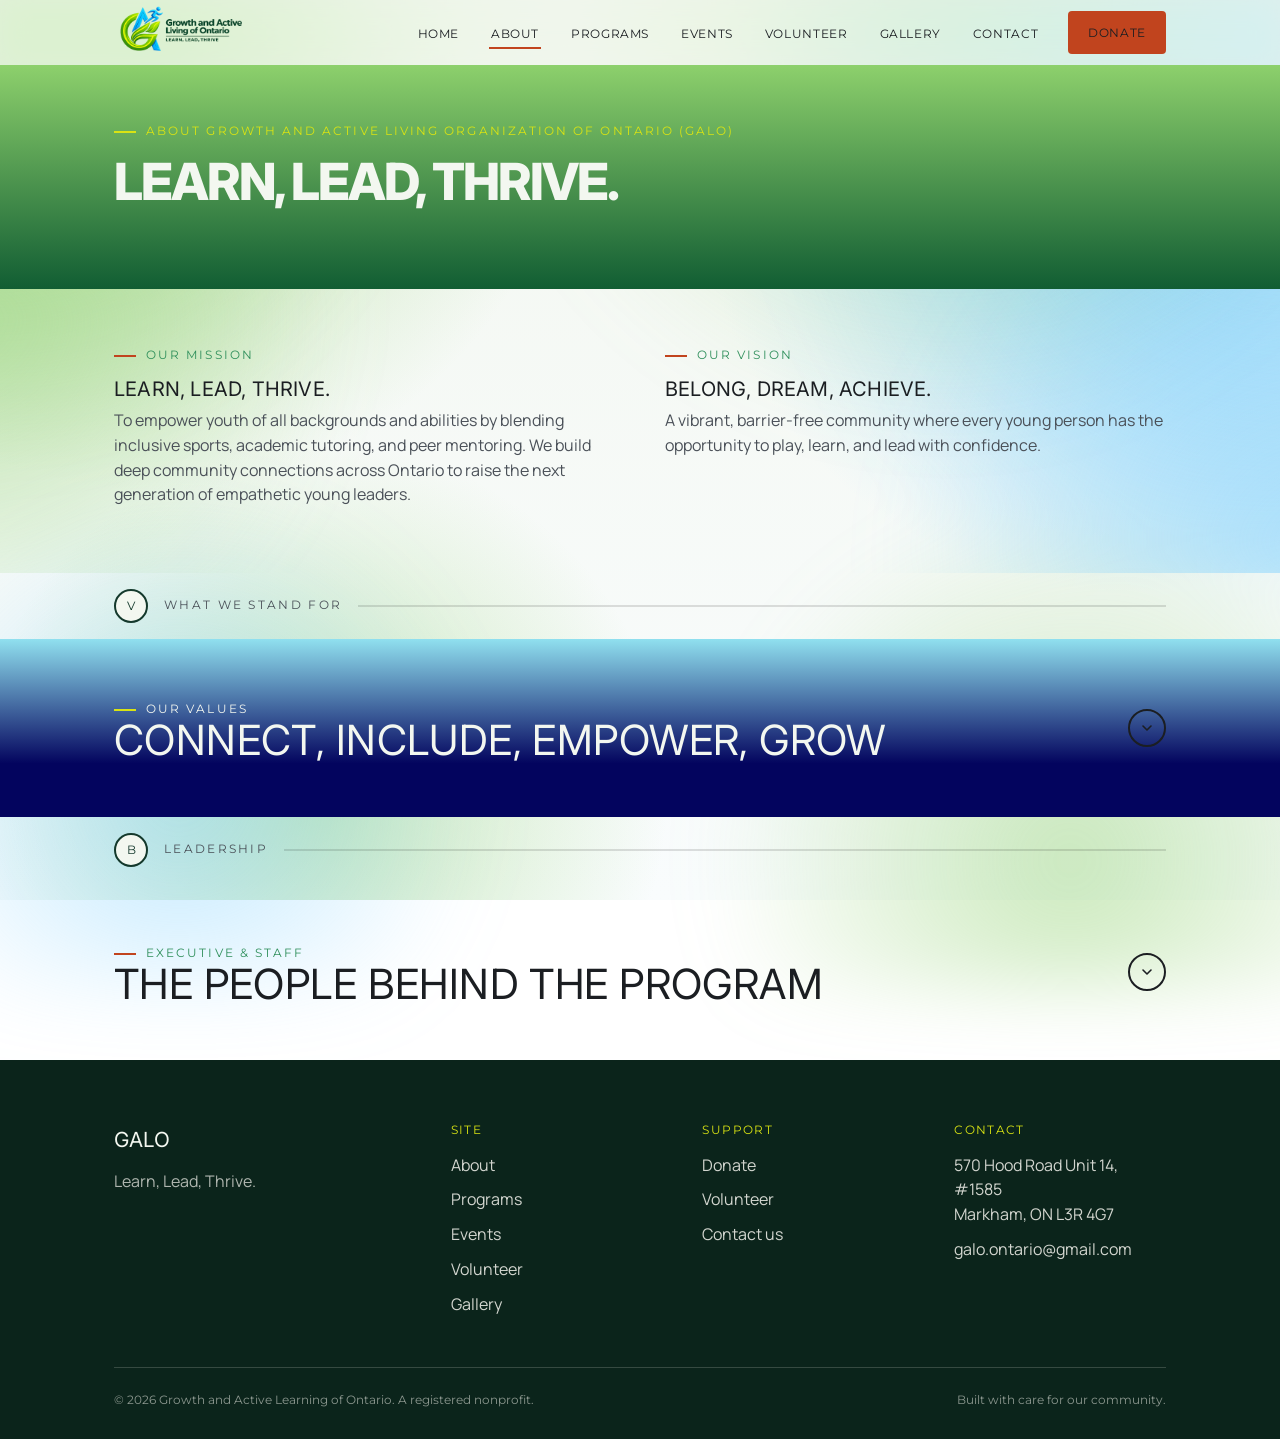
==== commit 9fdf369d: "Update Index page, added drop down and gallery page" ====
--- a/about.html
+++ b/about.html
@@ -29,6 +29,7 @@
         <li><a href="programs.html">Programs</a></li>
         <li><a href="events.html">Events</a></li>
         <li><a href="volunteer.html">Volunteer</a></li>
+        <li><a href="gallery.html">Gallery</a></li>
         <li><a href="contact.html">Contact</a></li>
         <li><a href="donate.html" class="btn btn-primary">Donate</a></li>
       </ul>
@@ -70,12 +71,18 @@
   </div>
 </div>
 
-<section class="section-turf">
-  <div class="wrap">
-    <div class="section-head">
-      <span class="eyebrow">Our values</span>
-      <h2>Connect, Include, Empower, Grow</h2>
-    </div>
+<section class="section-turf accordion-section">
+  <div class="wrap">
+    <button type="button" class="accordion-toggle" aria-expanded="false">
+      <div class="accordion-heading">
+        <span class="eyebrow">Our values</span>
+        <h2>Connect, Include, Empower, Grow</h2>
+      </div>
+      <span class="accordion-chevron" aria-hidden="true">
+        <svg viewBox="0 0 24 24" fill="none" stroke="currentColor" stroke-width="2.4" stroke-linecap="round" stroke-linejoin="round"><path d="M6 9l6 6 6-6"/></svg>
+      </span>
+    </button>
+    <div class="accordion-panel">
     <div class="grid grid-3">
       <div class="card value-item">
         <div class="value-icon">🤝
@@ -120,6 +127,7 @@
         <p>We partner with local schools, parks, and gyms rather than compete with them — Groundwork works because the whole community pitches in.</p>
       </div> -->
     </div>
+    </div>
   </div>
 </section>
 
@@ -131,14 +139,19 @@
   </div>
 </div>
 
-<section>
-  <div class="wrap">
-    <div class="section-head">
-      <span class="eyebrow">Executive &amp; staff</span>
-      <h2>The people behind the program</h2>
-      <p>GALO is guided by a volunteer board and a small staff of program coordinators. 
-      <!-- <em>Replace this section with your real team bios and photos before publishing.</em></p> -->
-    </div>
+<section class="accordion-section">
+  <div class="wrap">
+    <button type="button" class="accordion-toggle" aria-expanded="false">
+      <div class="accordion-heading">
+        <span class="eyebrow">Executive &amp; staff</span>
+        <h2>The people behind the program</h2>
+      </div>
+      <span class="accordion-chevron" aria-hidden="true">
+        <svg viewBox="0 0 24 24" fill="none" stroke="currentColor" stroke-width="2.4" stroke-linecap="round" stroke-linejoin="round"><path d="M6 9l6 6 6-6"/></svg>
+      </span>
+    </button>
+    <div class="accordion-panel">
+    <p>GALO is guided by a volunteer board and a small staff of program coordinators.</p>
     <div class="grid grid-3">
       <div class="card">
         <span class="tag">President</span>
@@ -163,6 +176,7 @@
         <h3>Peixuan Xue</h3>
         <p>I am the Development Director of GALO (Growth and Active Learning Organization of Ontario), my role in this organization is to manage the organization's web operations such as marketing, fundraising, volunteer applications, etc. Through my role, I wish to express my team's ideas through the website and social media pages, with the goal of making our identity as an organization stand out and as memorable as possible.</p>
       </div>
+    </div>
     </div>
   </div>
 </section>
@@ -189,6 +203,7 @@
           <li><a href="programs.html">Programs</a></li>
           <li><a href="events.html">Events</a></li>
           <li><a href="volunteer.html">Volunteer</a></li>
+          <li><a href="gallery.html">Gallery</a></li>
         </ul>
       </div>
       <div>
--- a/css/styles.css
+++ b/css/styles.css
@@ -916,6 +916,209 @@
   section:not([class])::before { animation: none !important; }
 }
 
+/* Accordion / expandable sections -------------------------------------------*/
+.accordion-toggle {
+  all: unset;
+  box-sizing: border-box;
+  display: flex;
+  align-items: center;
+  justify-content: space-between;
+  gap: 24px;
+  width: 100%;
+  cursor: pointer;
+  padding: 4px 0;
+}
+.accordion-toggle:focus-visible {
+  outline: 2px solid var(--turf);
+  outline-offset: 6px;
+  border-radius: var(--radius);
+}
+.accordion-toggle .accordion-heading { flex: 1; min-width: 0; }
+.accordion-toggle .eyebrow, .accordion-toggle h2 { margin-bottom: 0; }
+.accordion-chevron {
+  flex-shrink: 0;
+  width: 38px;
+  height: 38px;
+  border-radius: 50%;
+  border: 2px solid currentColor;
+  display: flex;
+  align-items: center;
+  justify-content: center;
+  transition: transform 0.3s ease, background 0.15s ease, color 0.15s ease;
+}
+.accordion-chevron svg { width: 16px; height: 16px; }
+.accordion-section.open .accordion-chevron { transform: rotate(180deg); }
+.accordion-toggle:hover .accordion-chevron { background: var(--forest); color: var(--chalk); border-color: var(--forest); }
+.section-turf .accordion-toggle:hover .accordion-chevron,
+.section-navy .accordion-toggle:hover .accordion-chevron { background: var(--optic); color: var(--forest-deep); border-color: var(--optic); }
+
+.accordion-panel {
+  overflow: hidden;
+  max-height: 0;
+  opacity: 0;
+  transition: max-height 0.4s ease, opacity 0.3s ease, margin-top 0.4s ease;
+  margin-top: 0;
+}
+.accordion-section.open .accordion-panel {
+  opacity: 1;
+  margin-top: 34px;
+}
+.accordion-section:not(.open) .accordion-panel * { visibility: hidden; }
+.accordion-section.open .accordion-panel * { visibility: visible; }
+
+@media (prefers-reduced-motion: reduce) {
+  .accordion-panel { transition: none !important; }
+  .accordion-chevron { transition: none !important; }
+}
+
+/* Hero — full-bleed background slideshow -------------------------------------*/
+.hero { display: flex; align-items: center; min-height: 620px; }
+.hero-bg {
+  position: absolute;
+  inset: 0;
+  z-index: 0;
+  overflow: hidden;
+}
+.hero-bg .slide {
+  position: absolute;
+  inset: 0;
+  width: 100%;
+  height: 100%;
+  object-fit: cover;
+}
+.hero-bg-overlay {
+  position: absolute;
+  inset: 0;
+  z-index: 1;
+  background:
+    linear-gradient(90deg, rgba(11,36,27,.92) 0%, rgba(11,36,27,.72) 38%, rgba(11,36,27,.35) 68%, rgba(11,36,27,.15) 100%),
+    linear-gradient(180deg, rgba(11,36,27,.35) 0%, transparent 30%, transparent 70%, rgba(11,36,27,.55) 100%);
+}
+.hero .wrap {
+  grid-template-columns: 1fr;
+  padding-top: clamp(60px, 10vw, 120px);
+  padding-bottom: clamp(60px, 10vw, 120px);
+}
+.hero-copy { max-width: 62ch; }
+
+@media (max-width: 720px) {
+  .hero-bg-overlay {
+    background:
+      linear-gradient(180deg, rgba(11,36,27,.55) 0%, rgba(11,36,27,.72) 55%, rgba(11,36,27,.92) 100%);
+  }
+}
+
+/* Gallery page ----------------------------------------------------------------*/
+.gallery-stage {
+  position: relative;
+  width: 100%;
+  aspect-ratio: 16/9;
+  border-radius: var(--radius);
+  overflow: hidden;
+  background: var(--forest-deep);
+  box-shadow: 0 20px 50px rgba(11,36,27,.25);
+}
+.gallery-stage img {
+  position: absolute;
+  inset: 0;
+  width: 100%;
+  height: 100%;
+  object-fit: cover;
+  opacity: 0;
+  transition: opacity 0.5s ease;
+}
+.gallery-stage img.active { opacity: 1; }
+.gallery-controls {
+  position: absolute;
+  inset: 0;
+  display: flex;
+  align-items: center;
+  justify-content: space-between;
+  padding: 0 16px;
+  z-index: 2;
+  pointer-events: none;
+}
+.gallery-arrow {
+  pointer-events: auto;
+  width: 46px;
+  height: 46px;
+  border-radius: 50%;
+  border: none;
+  background: rgba(243,247,240,0.9);
+  color: var(--forest);
+  font-family: var(--font-mono);
+  font-size: 1.2rem;
+  cursor: pointer;
+  display: flex;
+  align-items: center;
+  justify-content: center;
+  transition: background 0.15s ease, transform 0.15s ease;
+}
+.gallery-arrow:hover { background: var(--chalk); transform: scale(1.08); }
+.gallery-caption {
+  position: absolute;
+  left: 0; right: 0; bottom: 0;
+  z-index: 2;
+  padding: 18px 22px;
+  background: linear-gradient(0deg, rgba(11,36,27,.85), transparent);
+  color: var(--chalk);
+  font-family: var(--font-mono);
+  font-size: 0.78rem;
+  letter-spacing: 0.05em;
+  text-transform: uppercase;
+}
+.gallery-counter {
+  position: absolute;
+  top: 16px; right: 16px;
+  z-index: 2;
+  font-family: var(--font-mono);
+  font-size: 0.72rem;
+  letter-spacing: 0.05em;
+  color: var(--chalk);
+  background: rgba(11,36,27,.55);
+  padding: 6px 12px;
+  border-radius: 999px;
+}
+.gallery-play {
+  position: absolute;
+  top: 16px; left: 16px;
+  z-index: 2;
+  font-family: var(--font-mono);
+  font-size: 0.68rem;
+  letter-spacing: 0.08em;
+  text-transform: uppercase;
+  color: var(--chalk);
+  background: rgba(11,36,27,.55);
+  border: none;
+  border-radius: 999px;
+  padding: 6px 14px;
+  cursor: pointer;
+}
+.gallery-play:hover { background: rgba(11,36,27,.8); }
+.gallery-thumbs {
+  display: flex;
+  gap: 12px;
+  overflow-x: auto;
+  margin-top: 20px;
+  padding-bottom: 6px;
+}
+.gallery-thumb {
+  flex: 0 0 auto;
+  width: 92px;
+  height: 66px;
+  border-radius: var(--radius);
+  overflow: hidden;
+  border: 2px solid transparent;
+  padding: 0;
+  cursor: pointer;
+  background: none;
+  opacity: 0.6;
+  transition: opacity 0.15s ease, border-color 0.15s ease;
+}
+.gallery-thumb img { width: 100%; height: 100%; object-fit: cover; display: block; }
+.gallery-thumb:hover { opacity: 0.9; }
+.gallery-thumb.active { opacity: 1; border-color: var(--turf); }
+
 /* Responsive -----------------------------------------------------------------*/
 @media (max-width: 860px) {
   .hero .wrap { grid-template-columns: 1fr; }
@@ -938,4 +1141,9 @@
   .field-row { grid-template-columns: 1fr; }
   .footer-grid { grid-template-columns: 1fr; }
   .footer-bottom { flex-direction: column; align-items: flex-start; }
-}
+  .hero { min-height: 480px; }
+  .accordion-toggle { align-items: flex-start; }
+  .accordion-chevron { width: 30px; height: 30px; }
+  .gallery-arrow { width: 38px; height: 38px; }
+  .gallery-thumb { width: 72px; height: 52px; }
+}
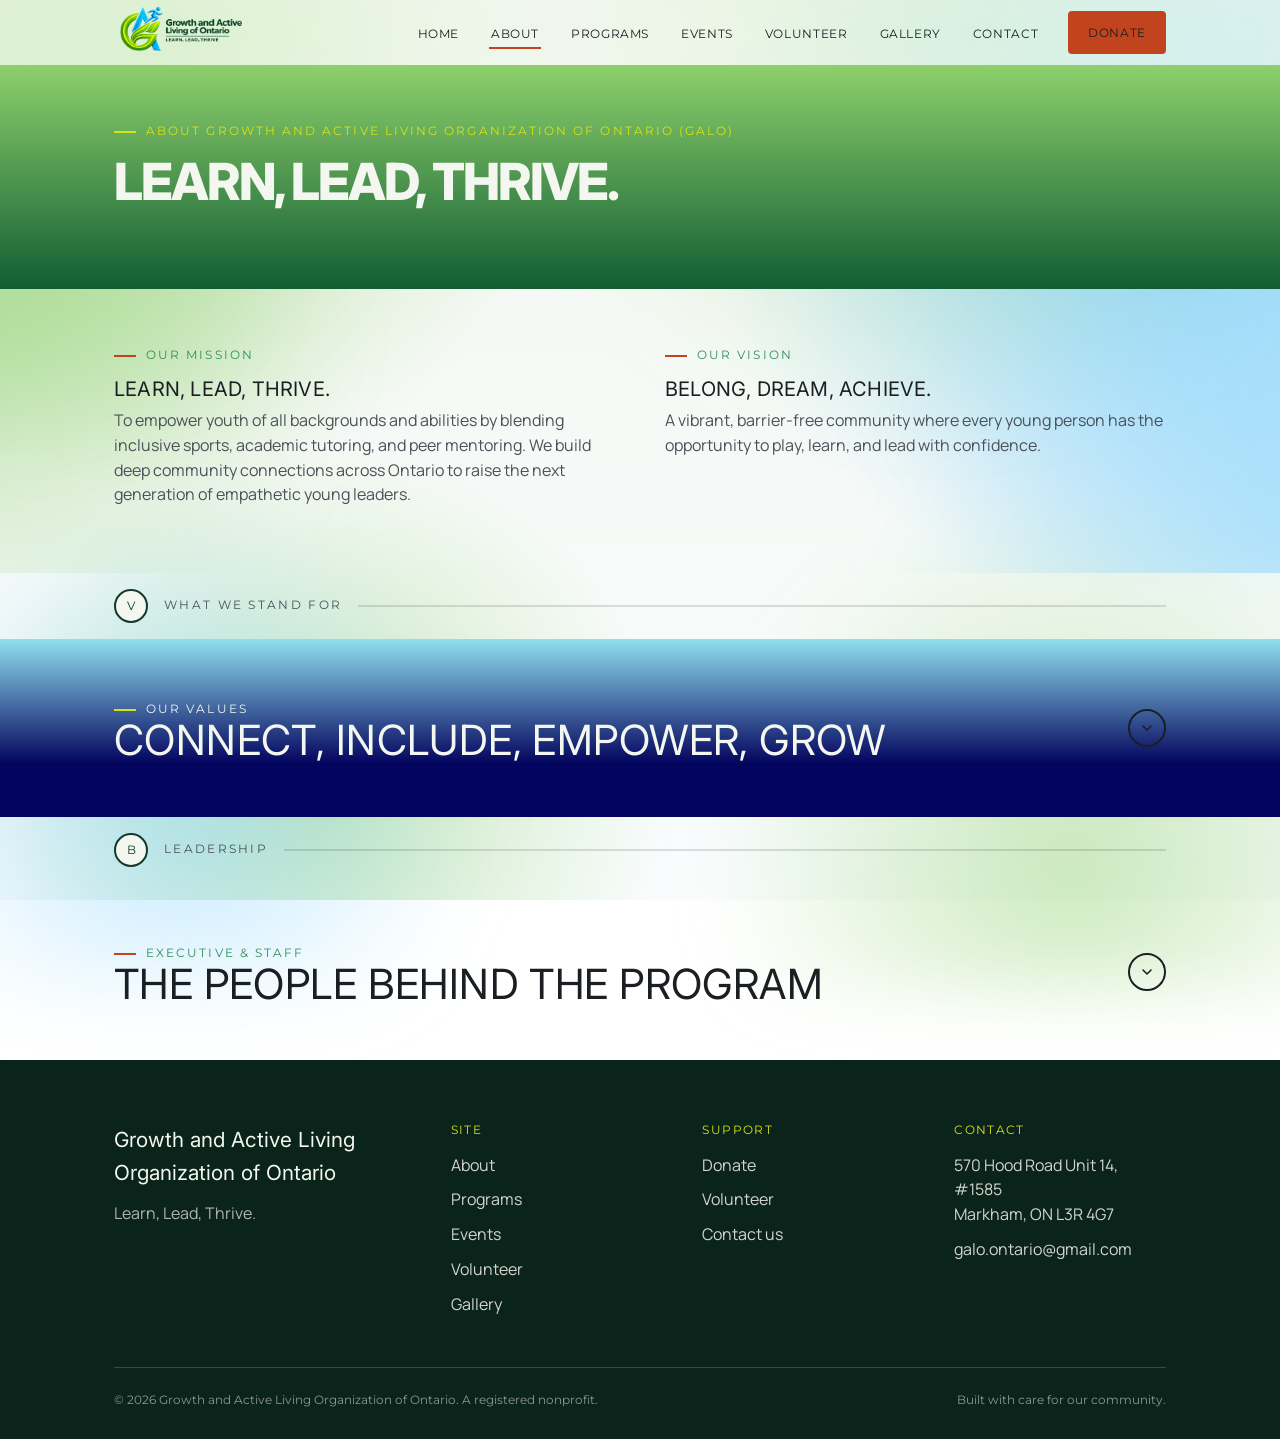
==== commit fe5aa86b: "Update pages with correct org names" ====
--- a/about.html
+++ b/about.html
@@ -3,7 +3,7 @@
 <head>
 <meta charset="UTF-8">
 <meta name="viewport" content="width=device-width, initial-scale=1.0">
-<title>About — GALO</title>
+<title>About — Growth and Active Living Organization of Ontario (GALO)</title>
 <meta name="description" content="Learn about GALO's mission to build growth in children and youth through sports-based active living.">
 <link rel="icon" type="image/x-icon" href="images/favicon/favicon.ico">
 <link rel="icon" type="image/png" sizes="16x16" href="images/favicon/favicon-16x16.png">
@@ -20,7 +20,7 @@
 <header class="site-header">
   <div class="wrap">
     <a href="index.html" class="logo">
-      <img src="images/GALO_Fullname_Logo_S1.png" alt="GALO">
+      <img src="images/GALO_Fullname_Logo_S1.png" alt="Growth and Active Living Organization of Ontario">
     </a>
     <nav>
       <ul class="nav-links">
@@ -193,7 +193,7 @@
   <div class="wrap">
     <div class="footer-grid">
       <div>
-        <div class="footer-logo">GALO</div>
+        <div class="footer-logo">Growth and Active Living Organization of Ontario</div>
         <p style="color: rgba(246,245,239,0.7); max-width: 32ch;">Learn, Lead, Thrive.</p>
       </div>
       <div>
@@ -224,7 +224,7 @@
       </div>
     </div>
     <div class="footer-bottom">
-      <span>&copy; 2026 Growth and Active Learning of Ontario. A registered nonprofit.</span>
+      <span>&copy; 2026 Growth and Active Living Organization of Ontario. A registered nonprofit.</span>
       <span>Built with care for our community.</span>
     </div>
   </div>
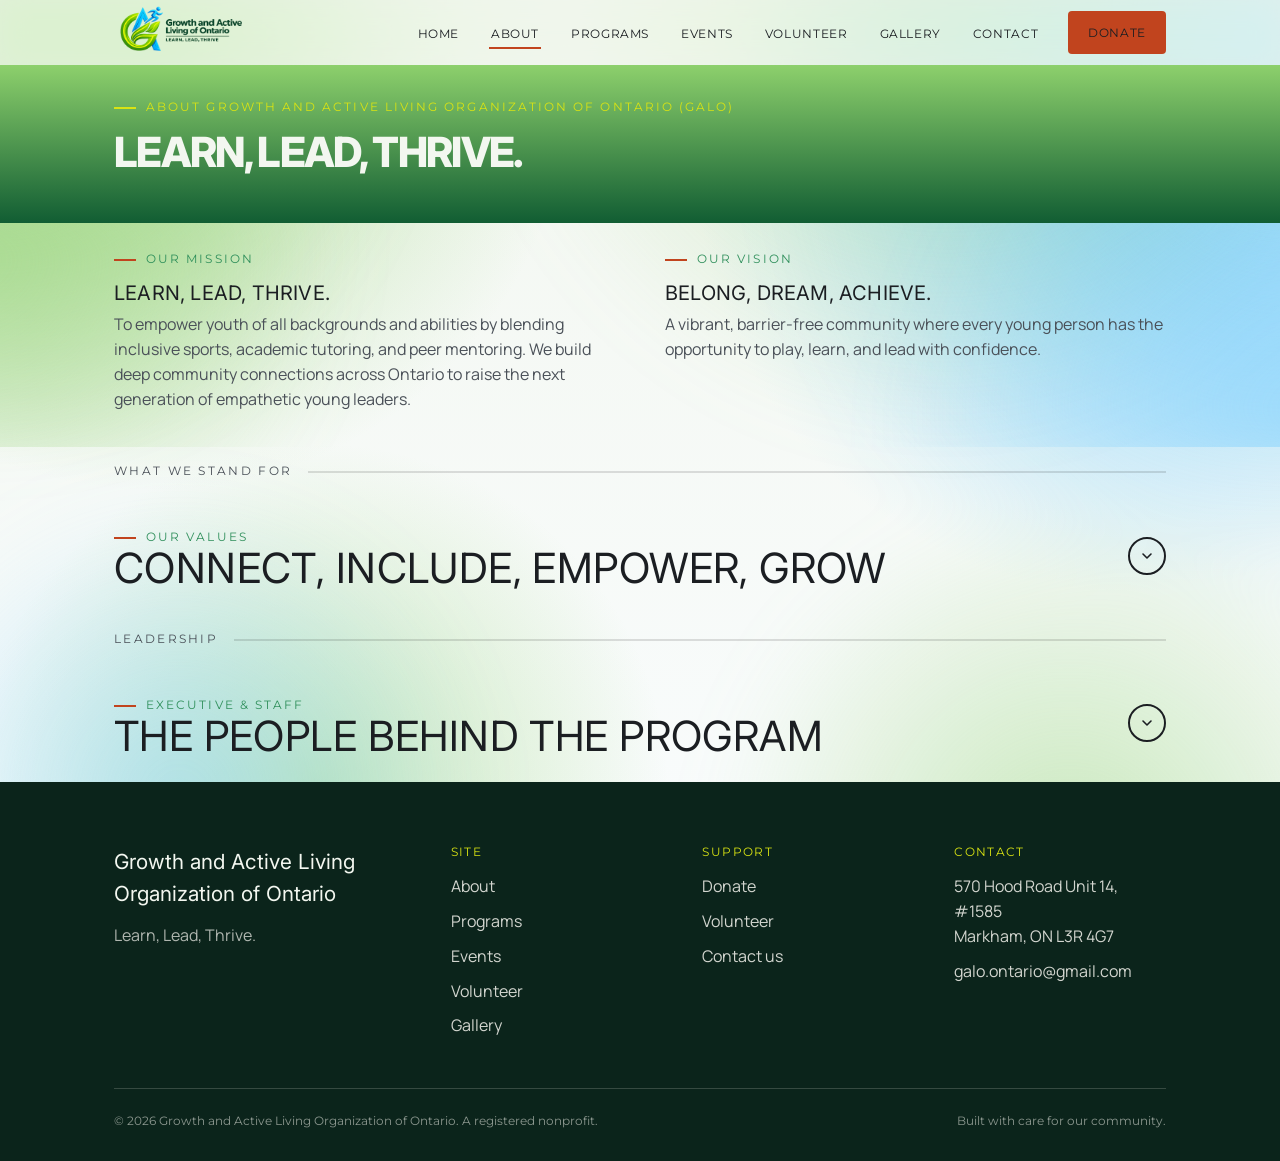
==== commit a5d19b01: "Minor fix on panel color and sub-titles" ====
--- a/about.html
+++ b/about.html
@@ -65,13 +65,13 @@
 
 <div class="lane-divider">
   <div class="wrap">
-    <span class="lane-badge">V</span>
+    <!-- <span class="lane-badge">V</span> -->
     <span class="lane-label">What we stand for</span>
     <hr>
   </div>
 </div>
 
-<section class="section-turf accordion-section">
+<section class="accordion-section">
   <div class="wrap">
     <button type="button" class="accordion-toggle" aria-expanded="false">
       <div class="accordion-heading">
@@ -133,7 +133,7 @@
 
 <div class="lane-divider">
   <div class="wrap">
-    <span class="lane-badge">B</span>
+    <!-- <span class="lane-badge">B</span> -->
     <span class="lane-label">Leadership</span>
     <hr>
   </div>
--- a/css/styles.css
+++ b/css/styles.css
@@ -106,6 +106,80 @@
   100% { transform: translate(1.5%, -2%) scale(1.05); }
 }
 
+/* Programs page — rotating picture carousel ------------------------------------*/
+.programs-carousel {
+  max-width: 480px;
+  margin: 0 auto;
+  display: flex;
+  flex-direction: column;
+  align-items: center;
+  gap: 20px;
+}
+.carousel-stage {
+  position: relative;
+  width: 100%;
+  aspect-ratio: 3 / 4;
+  border-radius: var(--radius);
+  overflow: hidden;
+  background: var(--paper, #f3f3ef);
+  box-shadow: 0 20px 50px rgba(11,36,27,.2);
+}
+.carousel-img {
+  position: absolute;
+  inset: 0;
+  width: 100%;
+  height: 100%;
+  object-fit: contain;
+  opacity: 0;
+  transition: opacity 1s ease;
+}
+.carousel-img.active { opacity: 1; }
+.carousel-dots {
+  display: flex;
+  gap: 10px;
+}
+.carousel-dot {
+  width: 10px;
+  height: 10px;
+  border-radius: 50%;
+  border: none;
+  background: var(--line, #ccc);
+  cursor: pointer;
+  padding: 0;
+  transition: background 0.2s ease, transform 0.2s ease;
+}
+.carousel-dot.active { background: var(--turf); transform: scale(1.2); }
+/*------ END Programs page — rotating picture carousel ------------------------------------*/
+
+/* Programs page — flyer images ------------------------------------------------
+.programs-flyers {
+  display: grid;
+  grid-template-columns: repeat(auto-fit, minmax(280px, 1fr));
+  gap: 40px;
+  max-width: 1000px;
+  margin: 0 auto;
+}
+/* A single flyer stays a comfortable reading width instead of stretching full-bleed */
+/* .programs-flyers:has(.flyer-card:only-child) {
+  grid-template-columns: minmax(0, 480px);
+  justify-content: center;
+}
+.flyer-card {
+  margin: 0;
+  display: flex;
+  flex-direction: column;
+  align-items: center;
+  gap: 20px;
+}
+.flyer-card img {
+  width: 100%;
+  height: auto;
+  display: block;
+  border-radius: var(--radius);
+  box-shadow: 0 20px 50px rgba(11,36,27,.2);
+}
+.flyer-card figcaption { width: 100%; text-align: center; } */ 
+
 img { max-width: 100%; display: block; }
 a { color: inherit; }
 
@@ -127,6 +201,8 @@
   padding-left: var(--gutter);
   padding-right: var(--gutter);
 }
+
+.section-head .eyebrow { margin-bottom: 6px; font-size: 0.66rem; }
 
 h1, h2, h3, h4 {
   font-family: var(--font-display);
@@ -166,6 +242,19 @@
   height: 2px;
   background: var(--clay);
   display: inline-block;
+}
+
+/* Volunteer page — side-by-side forms -----------------------------------------*/
+.volunteer-forms {
+  display: grid;
+  grid-template-columns: repeat(auto-fit, minmax(320px, 1fr));
+  gap: 40px;
+  margin-top: 30px;
+}
+.volunteer-form-block h3 {
+  margin-bottom: 16px;
+  padding-bottom: 12px;
+  border-bottom: 2px dashed var(--line);
 }
 
 /* Buttons -------------------------------------------------------------- */
@@ -283,182 +372,30 @@
 .nav-toggle span::after { position: absolute; top: 6px; }
 
 /* Hero -------------------------------------------------------------------*/
-.hero {
-  background: linear-gradient(180deg, var(--light-green) 0%, var(--dark-green) 70%);
-  color: var(--chalk);
-  position: relative;
-  overflow: hidden;
-}
-.hero .wrap {
-  padding-top: clamp(20px, 3vw, 20px);
-  padding-bottom: clamp(20px, 3vw, 20px);
-  display: grid;
-  grid-template-columns: 1fr 1.15fr;
-  gap: 40px;
-  align-items: center;
-  position: relative;
-  z-index: 2;
-}
-.hero h1 { color: var(--chalk); font-size: clamp(2.2rem, 4.5vw, 3.5rem); }
+
+.hero h1 { color: var(--chalk); font-size: clamp(1.9rem, 3.6vw, 2.8rem); }
 .hero .eyebrow { color: var(--optic); }
 .hero .eyebrow::before { background: var(--optic); }
-.hero p.lede { color: rgba(246,245,239,0.85); font-size: 1.08rem; max-width: 42ch; }
-.hero-ctas { display: flex; gap: 14px; flex-wrap: wrap; margin-top: 28px; }
-/* .hero-lanes {
-  position: absolute; inset: 0;
-  background: repeating-linear-gradient(
-    180deg,
-    transparent 0px, transparent 46px,
-    rgba(246,245,239,0.05) 46px, rgba(246,245,239,0.05) 48px
-  );
-  z-index: 1;
-} */
-.hero-side-fact {
-  border-left: 2px solid var(--optic);
-  padding-left: 18px;
-  font-family: var(--font-mono);
-  font-size: 0.85rem;
-  color: rgba(246,245,239,0.75);
-}
-
-.hero-frame {
-    position: relative;
-    width: 100%;
-    aspect-ratio: 4/3;
-    overflow: hidden;
-
-    box-shadow:
-        0 10px 25px rgba(0,0,0,.12),
-        0 30px 70px rgba(17,93,51,.22),
-        0 0 60px rgba(141,208,108,.18);
-
-    transition:
-      transform .35s ease,
-      box-shadow .35s ease;
-}
-
-.hero-slideshow {
-    position: relative;
-    width: 100%;
-    aspect-ratio: 4/3;
-
-    overflow: hidden;
-    border-radius: 24px;
-}
-
-.hero-slideshow:hover {
-    transform:
-        translateY(-6px)
-        scale(1.01);
-
-    box-shadow:
-        0 20px 45px rgba(0,0,0,.18),
-        0 40px 90px rgba(17,93,51,.28),
-        0 0 80px rgba(141,208,108,.25);
-}
-
-.hero-slideshow .slide {
-    position: absolute;
-    inset: 0;
-
-    width: 100%;
-    height: 100%;
-
-    object-fit: cover;
-    display: block;
-    background: transparent;
-    border-radius: inherit;
-}
-
-.hero-slideshow::after {
-    content: "";
-
-    position: absolute;
-    inset: 0;
-
-   background:
-           /* top */
-        linear-gradient(to bottom,
-            rgba(141,208,108,.30) 0%,
-            transparent 12%),
-
-        /* bottom */
-        linear-gradient(to top,
-            rgba(17,93,51,.45) 0%,
-            transparent 18%),
-
-        /* left */
-        linear-gradient(to right,
-            rgba(70,150,70,.25) 0%,
-            transparent 10%),
-
-        /* right */
-        linear-gradient(to left,
-            rgba(40,100,50,.25) 0%,
-            transparent 10%);
-
-    /* pointer-events: none; */
-}
-
-.hero-slideshow img {
-  position: absolute;
-  inset: 0;
-  width: 100%;
-  height: 100%;
-  object-fit: cover;
-}
-
-.hero-slideshow .slide {
-    animation:
-        fade 24s infinite ease-in-out,
-        zoom 24s infinite linear;
-    animation-fill-mode: backwards;
-}
-
-@keyframes zoom {
-    from {
-        transform: scale(1);
-    }
-    to {
-        transform: scale(1.08);
-    }
-}
-
-.hero-slideshow img:nth-child(1) {
-  animation-delay: 0s;
-}
-
-.hero-slideshow img:nth-child(2) {
-  animation-delay: 4s;
-}
-
-.hero-slideshow img:nth-child(3) {
-  animation-delay: 8s;
-}
-
-.hero-slideshow img:nth-child(4) {
-  animation-delay: 12s;
-}
-
-.hero-slideshow img:nth-child(5) {
-  animation-delay: 16s;
-}
-
-.hero-slideshow img:nth-child(6) {
-  animation-delay: 20s;
-}
+.hero p.lede { color: rgba(246,245,239,0.85); font-size: 1.02rem; max-width: 56ch; margin-bottom: 0.6em; }
+.hero-ctas { display: flex; gap: 14px; flex-wrap: wrap; margin-top: 20px; }
+
 
 @keyframes fade {
   0%   { opacity: 0; }
-  4%   { opacity: 1; }   /* fade in */
-  15%  { opacity: 1; }   /* stay visible */
-  18%  { opacity: 0; }   /* slow fade out */
+  4%   { opacity: 1; }
+  15%  { opacity: 1; }
+  18%  { opacity: 0; }
   100% { opacity: 0; }
 }
 
+@keyframes zoom {
+  from { transform: scale(1); }
+  to   { transform: scale(1.08); }
+}
+
 @media (prefers-reduced-motion: reduce) {
-  .hero-slideshow .slide { animation: none; opacity: 0; }
-  .hero-slideshow .slide-1 { opacity: 1; }
+  .hero-bg .slide { animation: none; opacity: 0; }
+  .hero-bg .slide:first-child { opacity: 1; }
 }
 
 /* Plain sections (no gradient class) — give them the same living glow ---- */
@@ -511,14 +448,14 @@
 .lane-divider hr { flex: 1; border: none; border-top: 2px solid var(--line); margin: 0; }
 
 /* Sections ----------------------------------------------------------------*/
-section { padding: clamp(20px, 4vw, 50px) 0; }
+section { padding: clamp(20px, 4vw, 20px) 0; }
 .section-turf { background: linear-gradient(180deg, var(--light-blue) 0%, var(--dark-blue) 70%) }
 .section-turf h2, .section-turf .eyebrow { color: var(--chalk); }
 .section-turf p {color: #9adf65; }
 .section-turf .eyebrow::before { background: var(--optic); }
 .section-navy { background: var(--forest); color: var(--chalk); }
 .section-navy h2 { color: var(--chalk); }
-.section-head { max-width: 100ch; margin-bottom: 44px; }
+.section-head {max-width: 100ch; margin-bottom: 10px;}
 
 /* Scoreboard stat strip ---------------------------------------------------*/
 .scoreboard {
@@ -898,9 +835,9 @@
 .page-header {
   background: linear-gradient(180deg, var(--light-green) 0%, var(--dark-green) 100%);
   color: var(--chalk);
-  padding: 50px 0 60px;
-}
-.page-header h1 { color: var(--chalk); font-size: clamp(2.2rem, 5vw, 3.2rem); }
+  padding: 26px 0 32px;
+}
+.page-header h1 { color: var(--chalk); font-size: clamp(1.8rem, 3.6vw, 2.6rem); }
 .page-header .eyebrow { color: var(--optic); }
 .page-header .eyebrow::before { background: var(--optic); }
 
@@ -972,7 +909,14 @@
 }
 
 /* Hero — full-bleed background slideshow -------------------------------------*/
-.hero { display: flex; align-items: center; min-height: 620px; }
+.hero {
+  position: relative;
+  overflow: hidden;
+  display: flex;
+  align-items: center;
+  min-height: 360px;
+  color: var(--chalk);
+}
 .hero-bg {
   position: absolute;
   inset: 0;
@@ -985,7 +929,16 @@
   width: 100%;
   height: 100%;
   object-fit: cover;
-}
+  opacity: 0;
+  animation: fade 24s infinite ease-in-out, zoom 24s infinite linear;
+  animation-fill-mode: backwards;
+}
+.hero-bg .slide:nth-child(1) { animation-delay: 0s; }
+.hero-bg .slide:nth-child(2) { animation-delay: 4s; }
+.hero-bg .slide:nth-child(3) { animation-delay: 8s; }
+.hero-bg .slide:nth-child(4) { animation-delay: 12s; }
+.hero-bg .slide:nth-child(5) { animation-delay: 16s; }
+.hero-bg .slide:nth-child(6) { animation-delay: 20s; }
 .hero-bg-overlay {
   position: absolute;
   inset: 0;
@@ -996,10 +949,12 @@
 }
 .hero .wrap {
   grid-template-columns: 1fr;
-  padding-top: clamp(60px, 10vw, 120px);
-  padding-bottom: clamp(60px, 10vw, 120px);
-}
-.hero-copy { max-width: 62ch; }
+  padding-top: clamp(20px, 3vw, 36px);
+  padding-bottom: clamp(20px, 3vw, 36px);
+  position: relative;
+  z-index: 2;
+}
+.hero-copy { max-width: 640px; }
 
 @media (max-width: 720px) {
   .hero-bg-overlay {
@@ -1141,7 +1096,7 @@
   .field-row { grid-template-columns: 1fr; }
   .footer-grid { grid-template-columns: 1fr; }
   .footer-bottom { flex-direction: column; align-items: flex-start; }
-  .hero { min-height: 480px; }
+  .hero { min-height: 300px; }
   .accordion-toggle { align-items: flex-start; }
   .accordion-chevron { width: 30px; height: 30px; }
   .gallery-arrow { width: 38px; height: 38px; }
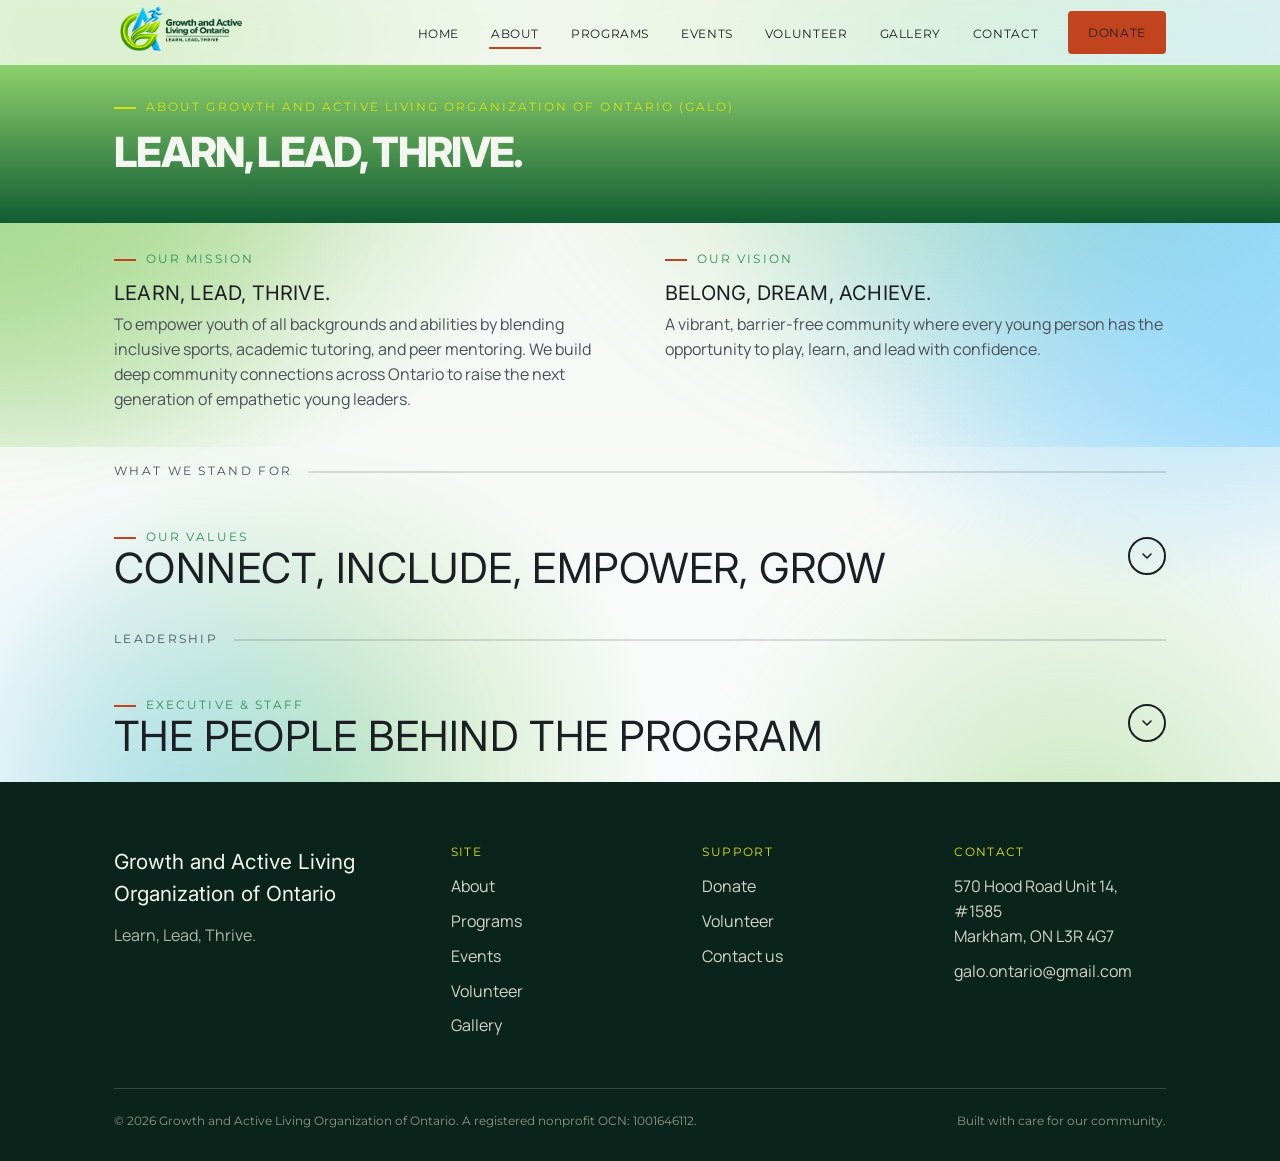
==== commit 24a71f41: "Update events and added OCN number" ====
--- a/about.html
+++ b/about.html
@@ -224,7 +224,7 @@
       </div>
     </div>
     <div class="footer-bottom">
-      <span>&copy; 2026 Growth and Active Living Organization of Ontario. A registered nonprofit.</span>
+      <span>&copy; 2026 Growth and Active Living Organization of Ontario. A registered nonprofit OCN: 1001646112.</span>
       <span>Built with care for our community.</span>
     </div>
   </div>
--- a/css/styles.css
+++ b/css/styles.css
@@ -108,7 +108,7 @@
 
 /* Programs page — rotating picture carousel ------------------------------------*/
 .programs-carousel {
-  max-width: 480px;
+  max-width: 700px;
   margin: 0 auto;
   display: flex;
   flex-direction: column;
@@ -119,10 +119,11 @@
   position: relative;
   width: 100%;
   aspect-ratio: 3 / 4;
-  border-radius: var(--radius);
+  max-height: 90vh;
+  border-radius: none;
   overflow: hidden;
-  background: var(--paper, #f3f3ef);
-  box-shadow: 0 20px 50px rgba(11,36,27,.2);
+  background: transparent;
+  box-shadow: none;
 }
 .carousel-img {
   position: absolute;
@@ -151,34 +152,92 @@
 .carousel-dot.active { background: var(--turf); transform: scale(1.2); }
 /*------ END Programs page — rotating picture carousel ------------------------------------*/
 
-/* Programs page — flyer images ------------------------------------------------
-.programs-flyers {
+/* Upcoming activities grid ---------------------------------------------------------*/
+.activity-grid {
   display: grid;
-  grid-template-columns: repeat(auto-fit, minmax(280px, 1fr));
-  gap: 40px;
-  max-width: 1000px;
-  margin: 0 auto;
-}
-/* A single flyer stays a comfortable reading width instead of stretching full-bleed */
-/* .programs-flyers:has(.flyer-card:only-child) {
-  grid-template-columns: minmax(0, 480px);
-  justify-content: center;
-}
-.flyer-card {
+  grid-template-columns: repeat(2, 1fr);
+  gap: 16px;
+}
+
+.activity-card {
+  position: relative;
+  display: block;
+  overflow: hidden;
+  border: 2px solid var(--line);
+  border-radius: var(--radius);
+  text-decoration: none;
+  transition: border-color 0.15s ease, transform 0.15s ease;
+  aspect-ratio: 4 / 3;
+}
+
+.activity-card:hover {
+  border-color: var(--turf);
+  transform: translateY(-3px);
+}
+
+.activity-card img {
+  width: 100%;
+  height: 100%;
+  object-fit: cover;
+  display: block;
+  transition: transform 0.4s ease;
+}
+
+.activity-card:hover img {
+  transform: scale(1.06);
+}
+
+/* Date badge — same look as .event-table .date-badge, positioned as an overlay */
+.activity-card .activity-date {
+  position: absolute;
+  top: 10px;
+  left: 10px;
+  z-index: 2;
+  font-size: 0.68rem;
+  padding: 5px 10px;
+}
+
+/* Caption — same gradient technique as .hero-bg-overlay / .gallery-caption */
+.activity-caption {
+  position: absolute;
+  inset: auto 0 0 0;
+  z-index: 2;
+  padding: 14px 16px;
+  background: linear-gradient(0deg, rgba(11,36,27,.92) 0%, rgba(11,36,27,.1) 80%, transparent 100%);
+}
+
+.activity-caption .tag {
+  color: var(--optic);
+  margin-bottom: 4px;
+  font-size: 0.68rem;
+}
+
+.activity-caption h4 {
+  font-family: var(--font-display);
+  color: var(--chalk);
+  font-size: clamp(1rem, 3.4vw, 1.2rem);
+  text-transform: none;
   margin: 0;
-  display: flex;
-  flex-direction: column;
-  align-items: center;
-  gap: 20px;
-}
-.flyer-card img {
-  width: 100%;
-  height: auto;
-  display: block;
-  border-radius: var(--radius);
-  box-shadow: 0 20px 50px rgba(11,36,27,.2);
-}
-.flyer-card figcaption { width: 100%; text-align: center; } */ 
+  letter-spacing: 0;
+  line-height: 1.2;
+}
+
+.activity-footer {
+  margin-top: 28px;
+  text-align: center;
+}
+
+/* On wider screens, cap the whole grid's width so tiles don't get
+   comically large on desktop while still keeping 2 columns. */
+@media (min-width: 720px) {
+  .activity-grid {
+    max-width: 720px;
+    margin: 0 auto;
+    gap: 22px;
+  }
+}
+
+/* End of Upcoming activities grid ---------------------------------------------------------*/
 
 img { max-width: 100%; display: block; }
 a { color: inherit; }
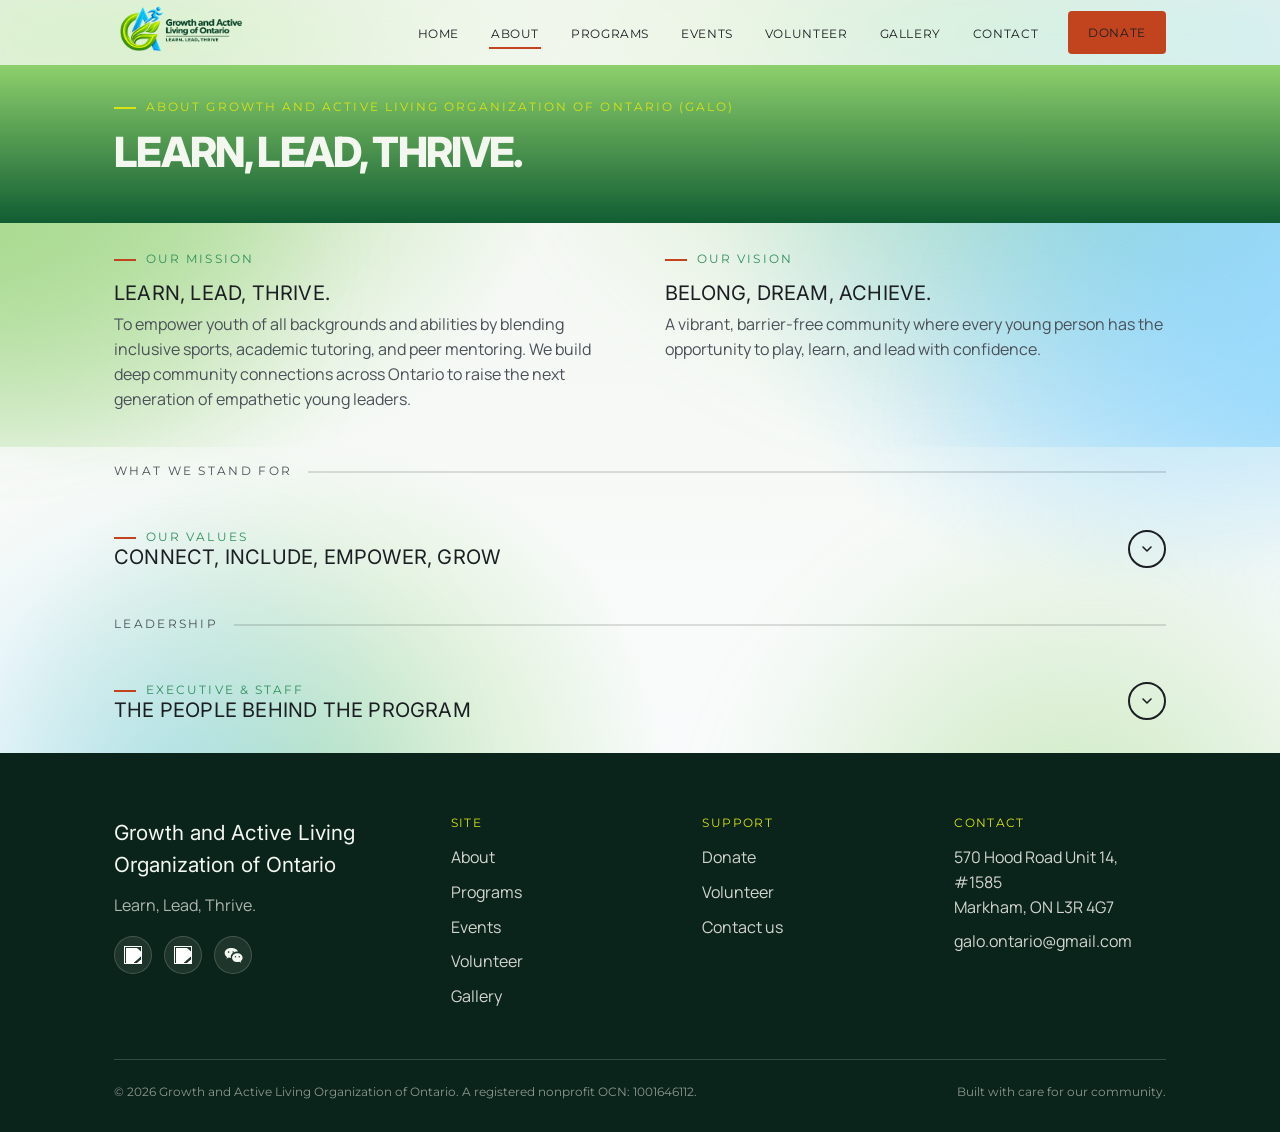
==== commit 312cbc3d: "added social media, updated activities and pictures" ====
--- a/about.html
+++ b/about.html
@@ -76,7 +76,7 @@
     <button type="button" class="accordion-toggle" aria-expanded="false">
       <div class="accordion-heading">
         <span class="eyebrow">Our values</span>
-        <h2>Connect, Include, Empower, Grow</h2>
+        <h3>Connect, Include, Empower, Grow</h3>
       </div>
       <span class="accordion-chevron" aria-hidden="true">
         <svg viewBox="0 0 24 24" fill="none" stroke="currentColor" stroke-width="2.4" stroke-linecap="round" stroke-linejoin="round"><path d="M6 9l6 6 6-6"/></svg>
@@ -144,7 +144,7 @@
     <button type="button" class="accordion-toggle" aria-expanded="false">
       <div class="accordion-heading">
         <span class="eyebrow">Executive &amp; staff</span>
-        <h2>The people behind the program</h2>
+        <h3>The people behind the program</h3>
       </div>
       <span class="accordion-chevron" aria-hidden="true">
         <svg viewBox="0 0 24 24" fill="none" stroke="currentColor" stroke-width="2.4" stroke-linecap="round" stroke-linejoin="round"><path d="M6 9l6 6 6-6"/></svg>
@@ -181,20 +181,36 @@
   </div>
 </section>
 
-<!-- <section class="cta-banner">
-  <div class="wrap">
-    <h2>Want to see it in action?</h2>
-    <p>Come to join us for a free trial — visitors are always welcome.</p>
-    <a href="contact.html" class="btn btn-secondary">Plan a visit</a>
-  </div>
-</section> -->
-
 <footer class="site-footer">
   <div class="wrap">
     <div class="footer-grid">
       <div>
         <div class="footer-logo">Growth and Active Living Organization of Ontario</div>
         <p style="color: rgba(246,245,239,0.7); max-width: 32ch;">Learn, Lead, Thrive.</p>
+
+        <div class="footer-social">
+          <!-- Swap in your real Instagram URL -->
+          <a href="https://www.instagram.com/galo_ontario_official" class="footer-social-icon" target="_blank" rel="noopener" aria-label="Follow us on Instagram">
+            <img src="images/social/instagram.png" alt="">
+          </a>
+          <!-- Swap in your real Discord invite link (e.g. https://discord.gg/AbCd1234) -->
+          <a href="https://discord.gg/SAPTPNXDx" class="footer-social-icon" target="_blank" rel="noopener" aria-label="Join us on Discord">
+            <img src="images/social/discord.png" alt="">
+          </a>
+          <button type="button" class="footer-social-icon" data-wechat-toggle aria-label="Show our WeChat QR code" aria-expanded="false">
+            <svg viewBox="0 0 24 24" xmlns="http://www.w3.org/2000/svg" aria-hidden="true">
+              <path d="M9.5 3.5C5.36 3.5 2 6.2 2 9.53c0 1.9 1.1 3.6 2.82 4.72l-.7 2.1 2.44-1.22c.87.24 1.8.37 2.94.4a5.1 5.1 0 0 1-.15-1.22c0-3.6 3.5-6.53 7.8-6.53.26 0 .52.01.77.03C17.4 5.1 13.8 3.5 9.5 3.5Zm-2.75 4a1 1 0 1 1 0 2 1 1 0 0 1 0-2Zm5.5 0a1 1 0 1 1 0 2 1 1 0 0 1 0-2Z"/>
+              <path d="M17.2 9.8c-3.5 0-6.3 2.4-6.3 5.36 0 2.96 2.8 5.36 6.3 5.36.9 0 1.75-.12 2.5-.34l2.1 1.05-.58-1.76C22.5 18.4 23.5 17 23.5 15.16c0-2.96-2.8-5.36-6.3-5.36Zm-2.3 3.4a.85.85 0 1 1 0 1.7.85.85 0 0 1 0-1.7Zm4.6 0a.85.85 0 1 1 0 1.7.85.85 0 0 1 0-1.7Z"/>
+            </svg>
+          </button>
+        </div>
+
+        <div class="footer-wechat-popover" data-wechat-popover hidden>
+          <p>Scan with WeChat</p>
+          <div class="footer-wechat-qr-placeholder">
+                 <img src="images/social/wechat-qr.png" alt="GALO WeChat QR code" class="footer-wechat-qr">
+          </div>
+        </div>
       </div>
       <div>
         <h4>Site</h4>
@@ -219,7 +235,6 @@
         <ul>
           <li>570 Hood Road Unit 14, #1585<br>Markham, ON L3R 4G7</li>
           <li><a href="mailto:galo.ontario@gmail.com">galo.ontario@gmail.com</a></li>
-          <!-- <li>(555) 010-2020</li> -->
         </ul>
       </div>
     </div>
--- a/css/styles.css
+++ b/css/styles.css
@@ -890,6 +890,72 @@
   color: rgba(246,245,239,0.55); flex-wrap: wrap; gap: 12px;
 }
 
+/* Footer — social icons ------------------------------------------------------*/
+.footer-social {
+  display: flex;
+  gap: 12px;
+  margin-top: 18px;
+}
+.footer-social-icon {
+  display: flex;
+  align-items: center;
+  justify-content: center;
+  width: 38px;
+  height: 38px;
+  border-radius: 50%;
+  background: rgba(246,245,239,0.08);
+  border: 1px solid var(--line-on-dark);
+  padding: 0;
+  cursor: pointer;
+  transition: background 0.15s ease, border-color 0.15s ease, transform 0.15s ease;
+}
+.footer-social-icon:hover { background: var(--turf); border-color: var(--turf); transform: translateY(-2px); }
+.footer-social-icon img {
+  width: 18px;
+  height: 18px;
+  object-fit: contain;
+  display: block;
+  /* Renders downloaded icons as solid chalk-white so they match the mono footer style.
+     Remove this filter line if you'd rather keep the icon's original colors. */
+  filter: brightness(0) invert(1);
+}
+.footer-social-icon svg {
+  width: 20px;
+  height: 20px;
+  fill: var(--chalk);
+}
+.footer-wechat-popover {
+  margin-top: 14px;
+  padding: 14px;
+  max-width: 180px;
+  background: rgba(246,245,239,0.06);
+  border: 1px solid var(--line-on-dark);
+  border-radius: var(--radius);
+  font-family: var(--font-mono);
+  font-size: 0.7rem;
+  letter-spacing: 0.05em;
+  color: rgba(246,245,239,0.75);
+  text-align: center;
+}
+.footer-wechat-popover[hidden] { display: none; }
+.footer-wechat-popover p { margin: 0; text-transform: uppercase; }
+.footer-wechat-qr {
+  width: 100%;
+  height: auto;
+  margin-top: 8px;
+  border-radius: 4px;
+  background: #fff;
+  display: block;
+}
+.footer-wechat-qr-placeholder {
+  margin-top: 8px;
+  padding: 22px 8px;
+  border: 1px dashed var(--line-on-dark);
+  border-radius: 4px;
+  color: rgba(246,245,239,0.5);
+  font-size: 0.65rem;
+}
+
 /* Page header (for interior pages) -----------------------------------------*/
 .page-header {
   background: linear-gradient(180deg, var(--light-green) 0%, var(--dark-green) 100%);
@@ -1132,6 +1198,80 @@
 .gallery-thumb img { width: 100%; height: 100%; object-fit: cover; display: block; }
 .gallery-thumb:hover { opacity: 0.9; }
 .gallery-thumb.active { opacity: 1; border-color: var(--turf); }
+
+/* Gallery page — videos --------------------------------------------------------*/
+.video-grid {
+  display: grid;
+  grid-template-columns: repeat(auto-fill, minmax(280px, 1fr));
+  gap: 20px;
+  margin-top: 8px;
+}
+.video-card {
+  border-radius: var(--radius);
+  overflow: hidden;
+  background: var(--forest-deep);
+  box-shadow: 0 20px 50px rgba(11,36,27,.25);
+}
+.video-thumb {
+  position: relative;
+  display: block;
+  width: 100%;
+  aspect-ratio: 16/9;
+  border: none;
+  padding: 0;
+  margin: 0;
+  cursor: pointer;
+  background: none;
+}
+.video-thumb img {
+  width: 100%;
+  height: 100%;
+  object-fit: cover;
+  display: block;
+  transition: transform 0.4s ease;
+}
+.video-thumb:hover img { transform: scale(1.05); }
+.video-play-icon {
+  position: absolute;
+  inset: 0;
+  margin: auto;
+  width: 58px;
+  height: 58px;
+  border-radius: 50%;
+  background: rgba(11,36,27,.75);
+  transition: background 0.15s ease, transform 0.15s ease;
+}
+.video-play-icon::after {
+  content: "";
+  position: absolute;
+  top: 50%; left: 54%;
+  transform: translate(-50%, -50%);
+  border-style: solid;
+  border-width: 10px 0 10px 16px;
+  border-color: transparent transparent transparent var(--chalk);
+}
+.video-thumb:hover .video-play-icon { background: var(--turf); transform: scale(1.08); }
+.video-caption {
+  padding: 14px 16px;
+  font-family: var(--font-mono);
+  font-size: 0.78rem;
+  letter-spacing: 0.05em;
+  text-transform: uppercase;
+  color: var(--chalk);
+}
+.video-embed {
+  position: relative;
+  width: 100%;
+  aspect-ratio: 16/9;
+  background: #000;
+}
+.video-embed iframe {
+  position: absolute;
+  inset: 0;
+  width: 100%;
+  height: 100%;
+  border: 0;
+}
 
 /* Responsive -----------------------------------------------------------------*/
 @media (max-width: 860px) {
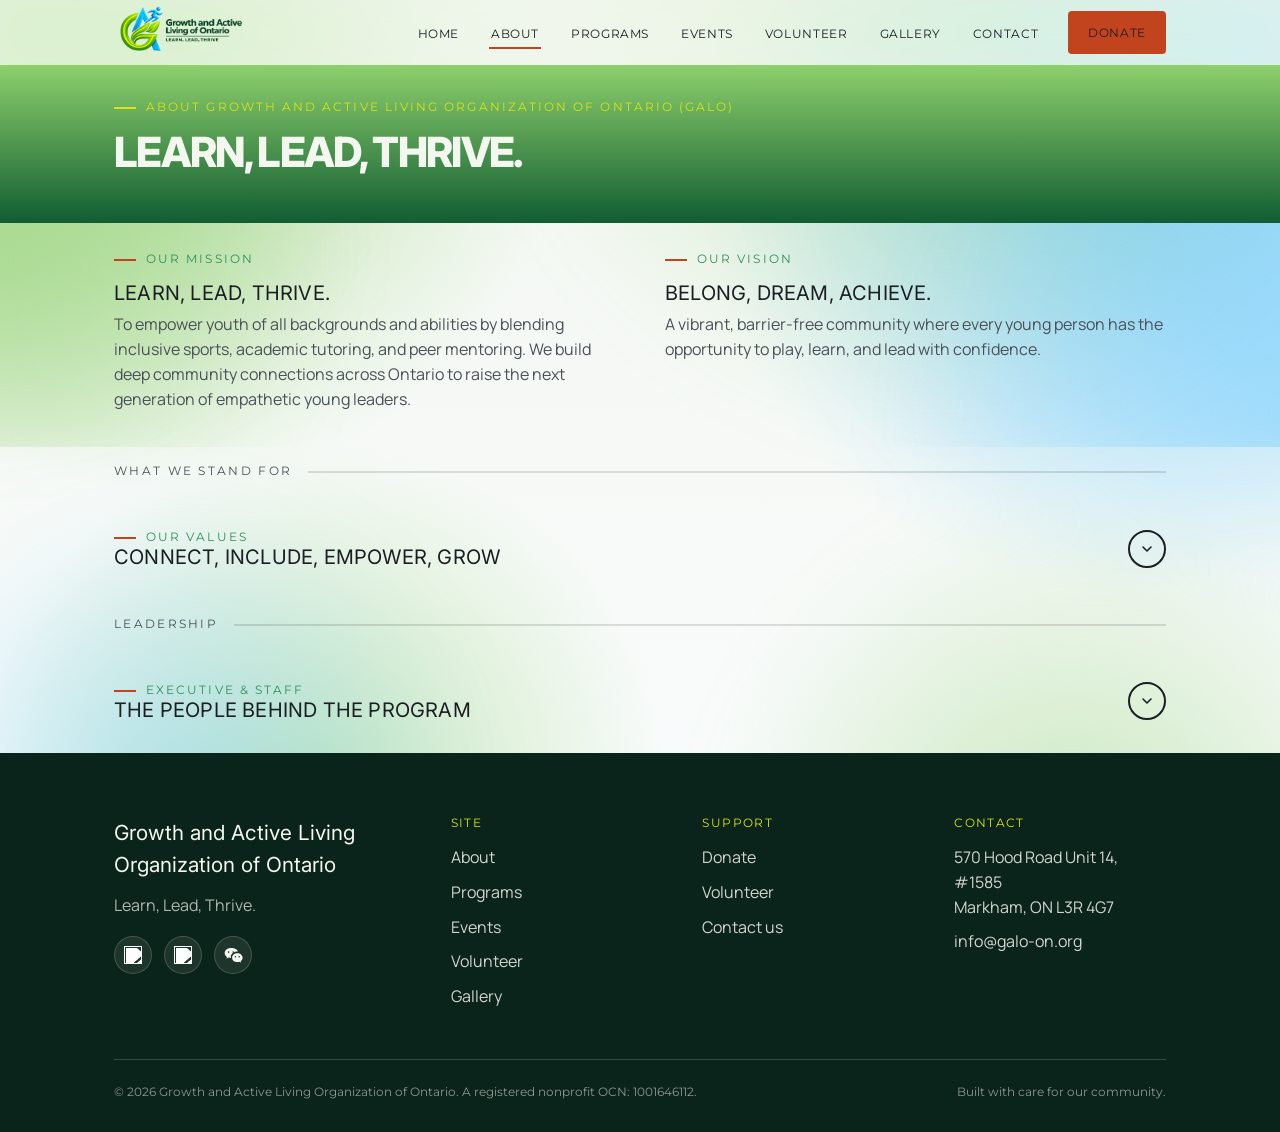
==== commit 509ee38b: "update email" ====
--- a/about.html
+++ b/about.html
@@ -234,7 +234,7 @@
         <h4>Contact</h4>
         <ul>
           <li>570 Hood Road Unit 14, #1585<br>Markham, ON L3R 4G7</li>
-          <li><a href="mailto:galo.ontario@gmail.com">galo.ontario@gmail.com</a></li>
+          <li><a href="mailto:info@galo-on.org">info@galo-on.org</a></li>
         </ul>
       </div>
     </div>
